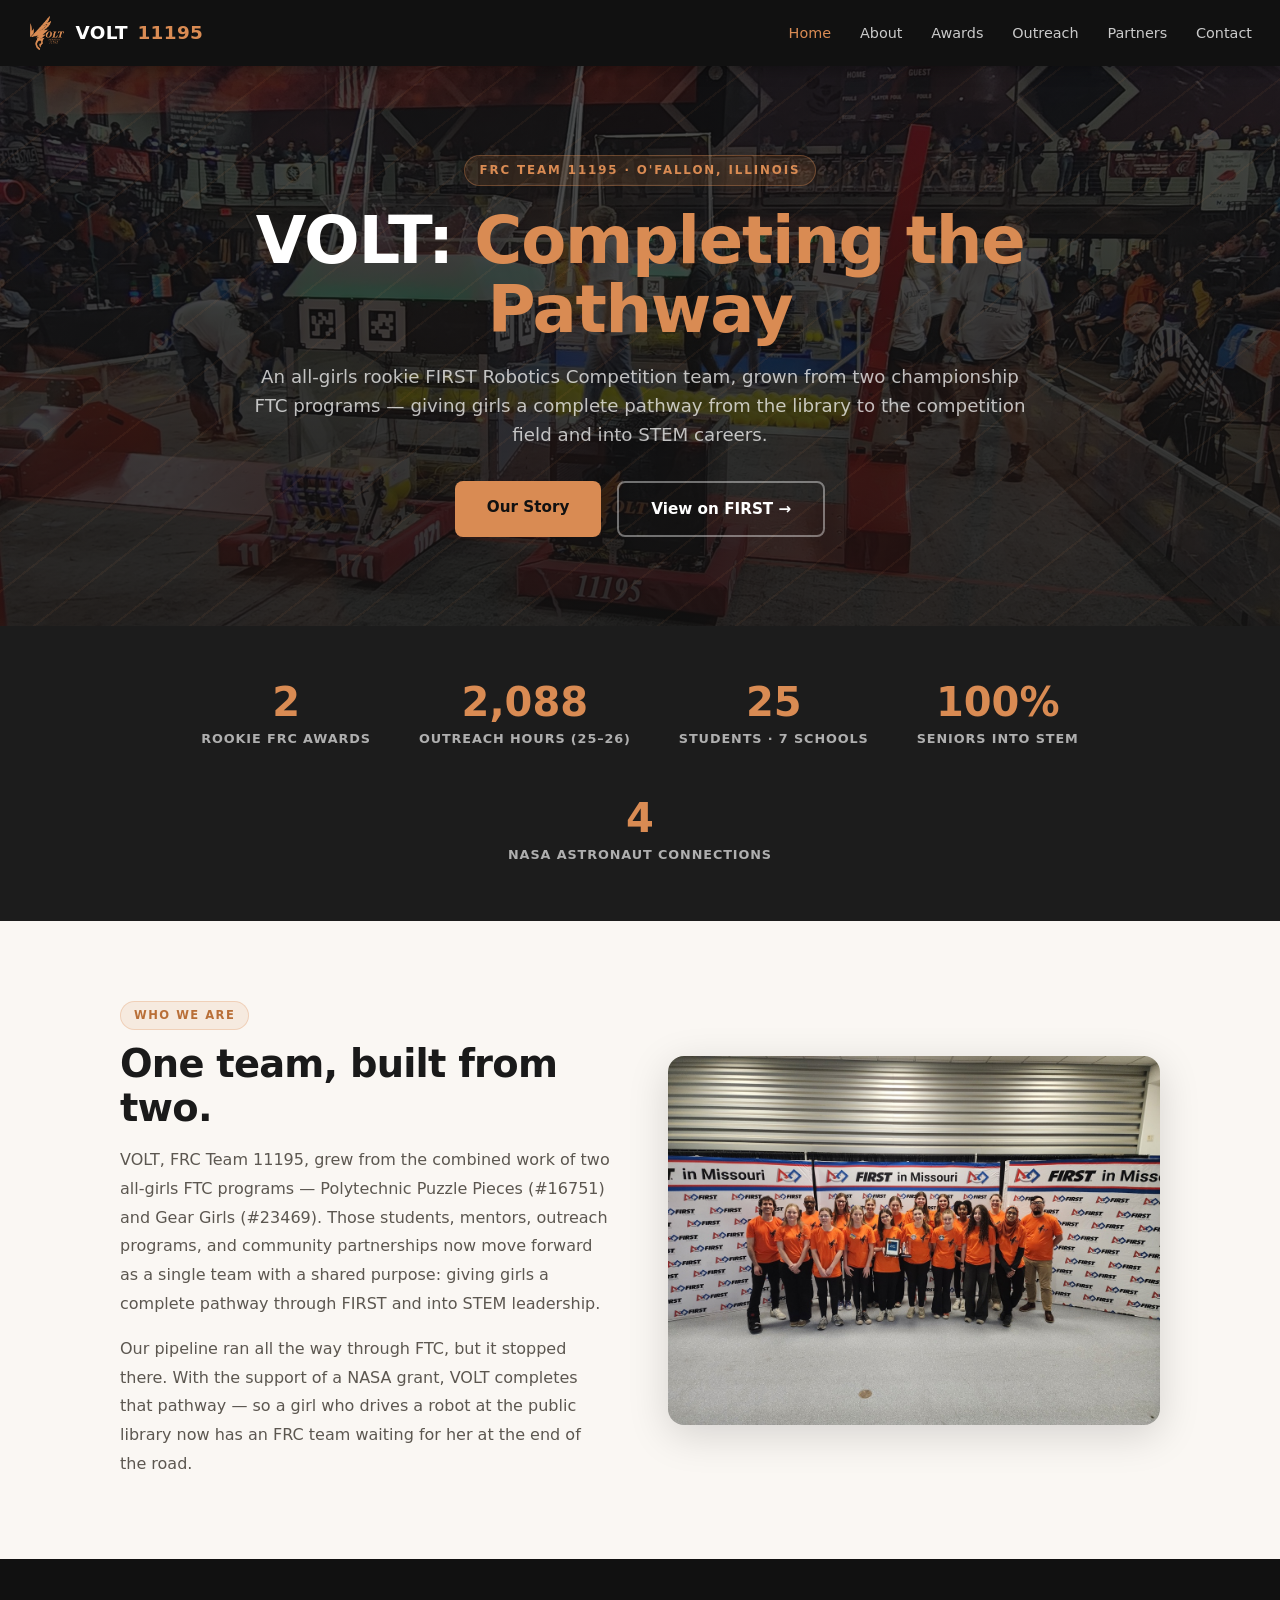
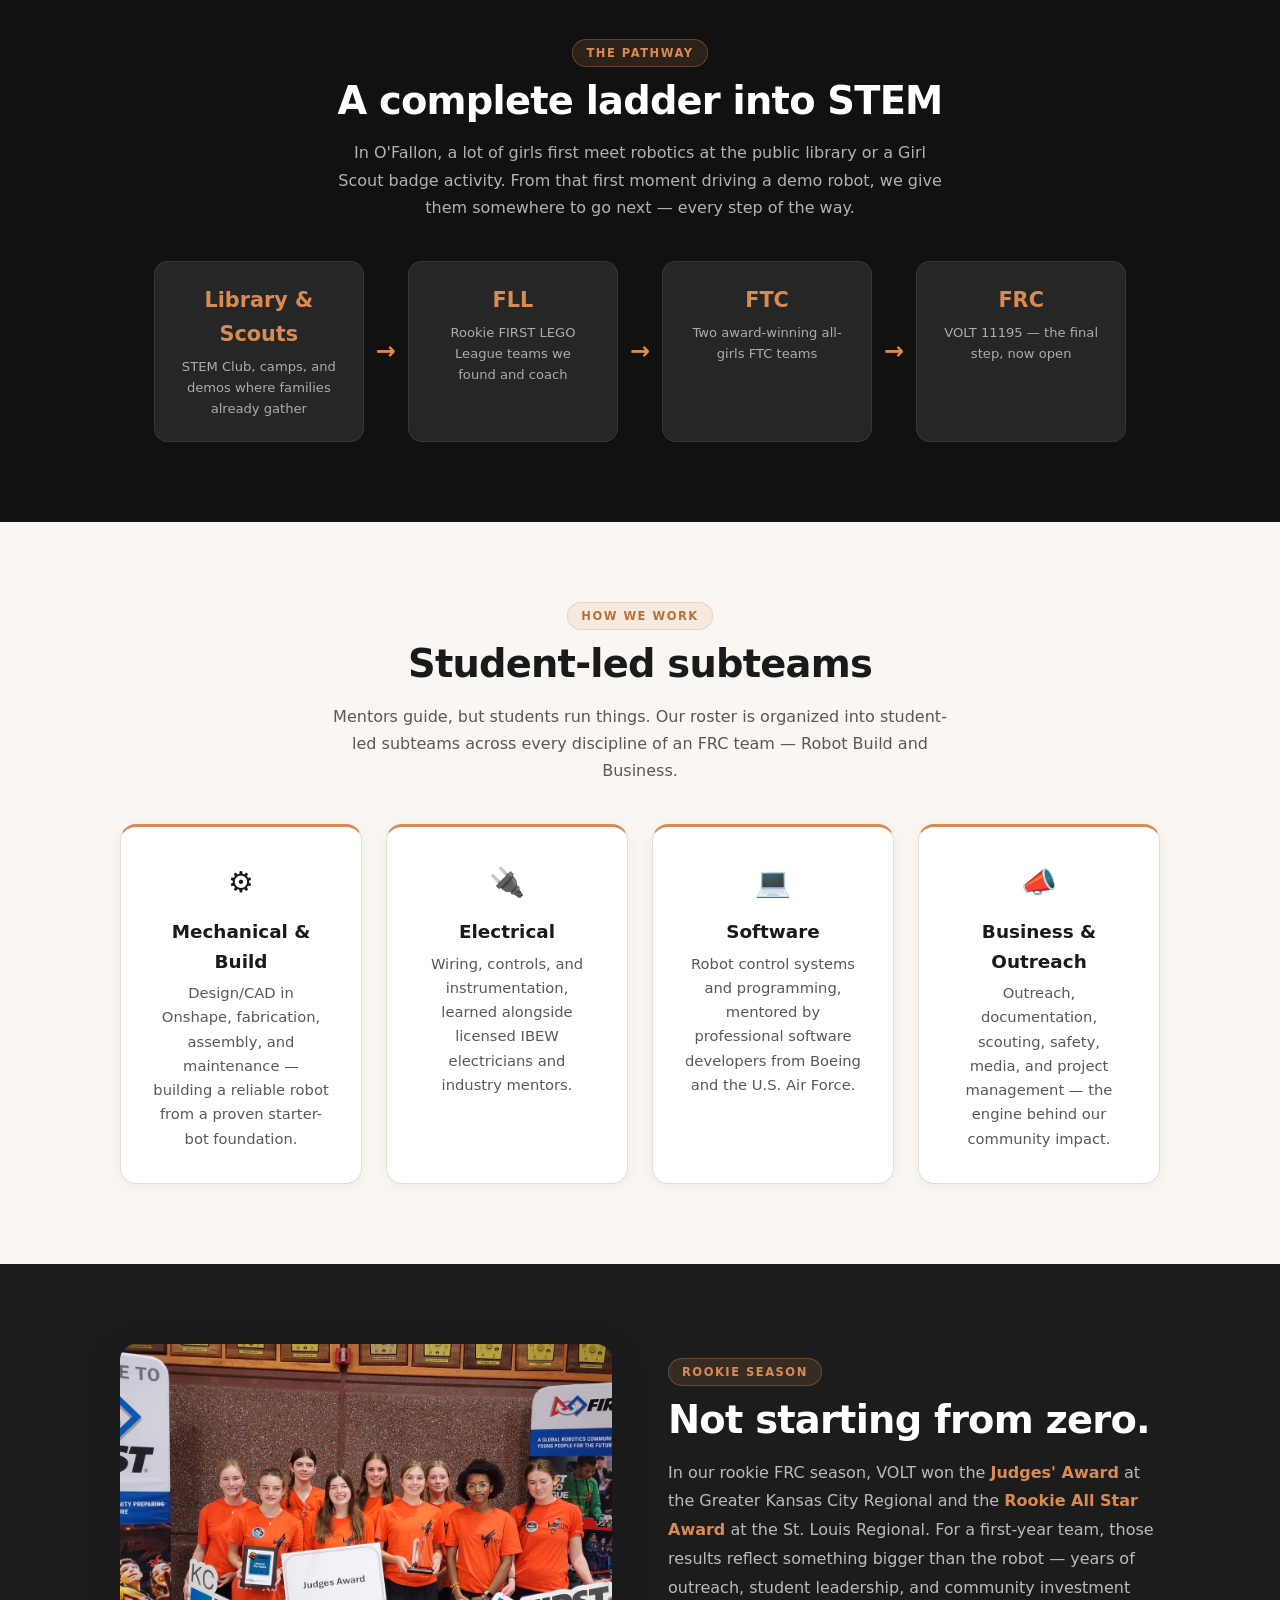
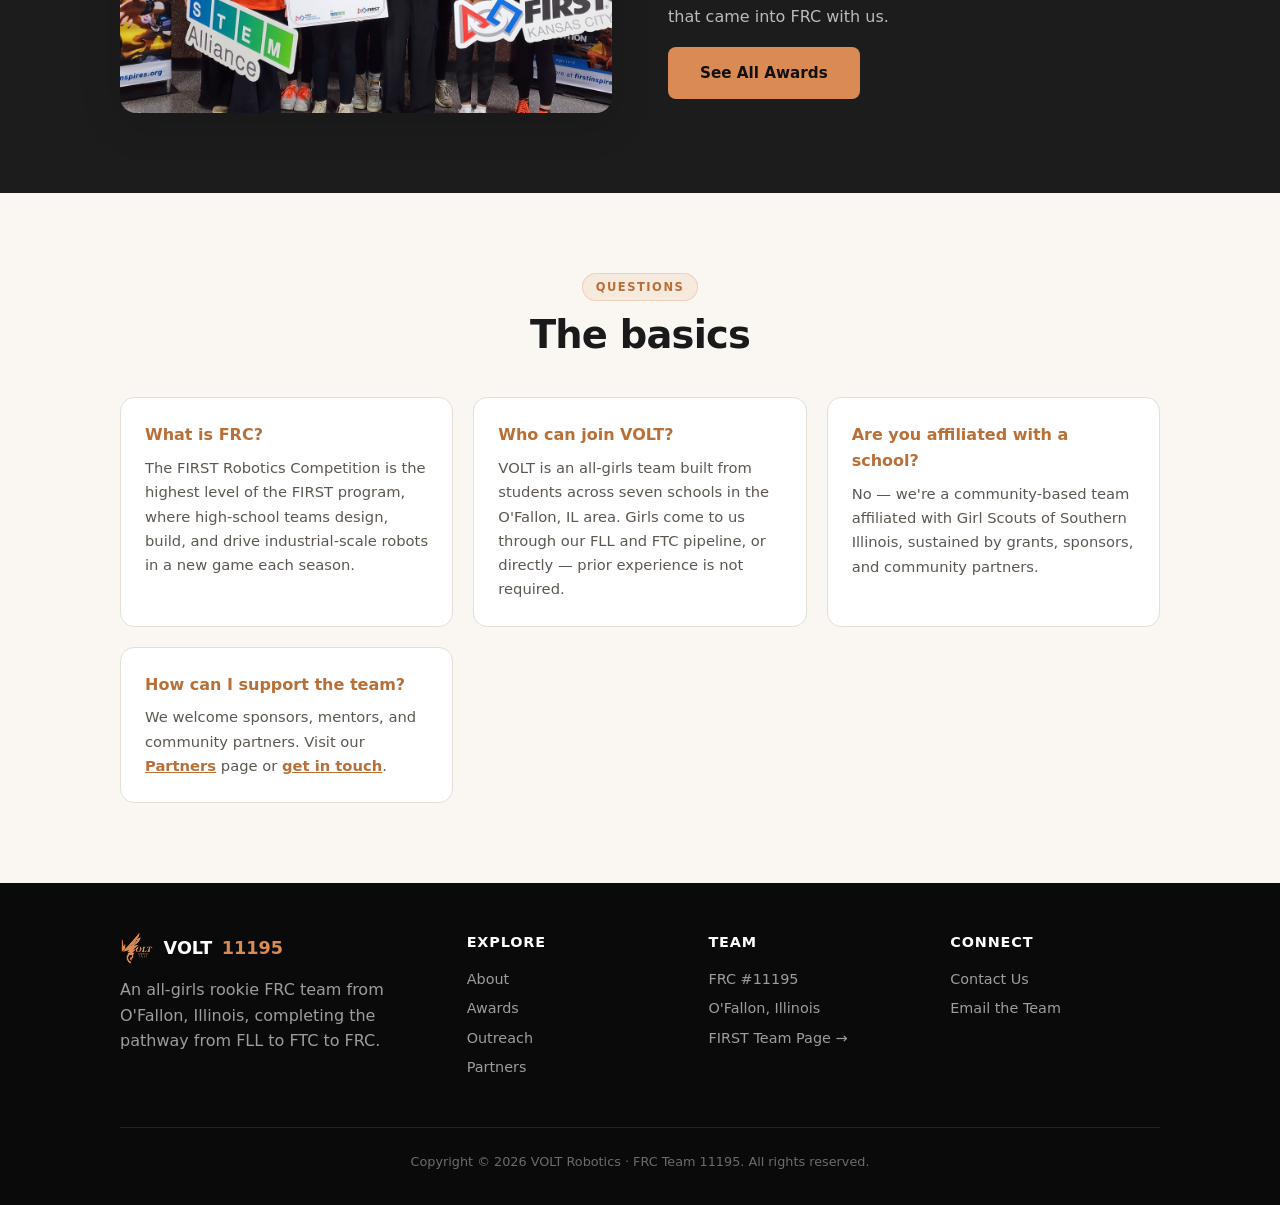
==== index.html @ 2fca4253 "Initial commit: VOLT Robotics FRC 11195 site Six-page static site (Home, About, Awards, Outreach, Pa" ====
<!DOCTYPE html>
<html lang="en">
<head>
  <meta charset="UTF-8">
  <meta name="viewport" content="width=device-width, initial-scale=1.0">
  <title>VOLT Robotics – FRC Team 11195</title>
  <meta name="description" content="VOLT, FRC Team 11195, is an all-girls rookie FIRST Robotics Competition team from O'Fallon, Illinois — completing the pathway from FLL to FTC to FRC.">
  <link rel="stylesheet" href="css/styles.css">
</head>
<body>

<nav>
  <a class="nav-logo" href="index.html"><img src="images/volt-logo.png" alt="VOLT Robotics"> VOLT <span>11195</span></a>
  <ul class="nav-links">
    <li><a href="index.html">Home</a></li>
    <li><a href="about.html">About</a></li>
    <li><a href="awards.html">Awards</a></li>
    <li><a href="outreach.html">Outreach</a></li>
    <li><a href="partners.html">Partners</a></li>
    <li><a href="contact.html">Contact</a></li>
  </ul>
  <button class="nav-hamburger" aria-label="Menu"><span></span><span></span><span></span></button>
</nav>

<!-- HERO -->
<section class="hero">
  <div class="hero-bg" style="background-image:url('images/hero-field.jpg');"></div>
  <div class="hero-overlay"></div>
  <div class="hero-content">
    <div class="hero-eyebrow">FRC Team 11195 · O'Fallon, Illinois</div>
    <h1>VOLT: <em>Completing the Pathway</em></h1>
    <p>An all-girls rookie FIRST Robotics Competition team, grown from two championship FTC programs — giving girls a complete pathway from the library to the competition field and into STEM careers.</p>
    <div class="hero-btns">
      <a href="about.html" class="btn btn-orange">Our Story</a>
      <a href="https://frc-events.firstinspires.org/team/11195" target="_blank" rel="noopener" class="btn btn-outline">View on FIRST →</a>
    </div>
  </div>
</section>

<!-- STATS -->
<section class="bg-dark-2" style="padding:3rem 1.5rem;">
  <div class="container">
    <div class="stats-row fade-in">
      <div class="text-center"><div class="stat-num">2</div><div class="stat-label">Rookie FRC Awards</div></div>
      <div class="text-center"><div class="stat-num">2,088</div><div class="stat-label">Outreach Hours (25–26)</div></div>
      <div class="text-center"><div class="stat-num">25</div><div class="stat-label">Students · 7 Schools</div></div>
      <div class="text-center"><div class="stat-num">100%</div><div class="stat-label">Seniors Into STEM</div></div>
      <div class="text-center"><div class="stat-num">4</div><div class="stat-label">NASA Astronaut Connections</div></div>
    </div>
  </div>
</section>

<!-- INTRO -->
<section class="bg-light">
  <div class="container split fade-in">
    <div>
      <span class="section-tag">Who We Are</span>
      <h2 class="section-title">One team, built from two.</h2>
      <p style="color:var(--text-faded); line-height:1.8; margin-bottom:1rem;">VOLT, FRC Team 11195, grew from the combined work of two all-girls FTC programs — Polytechnic Puzzle Pieces (#16751) and Gear Girls (#23469). Those students, mentors, outreach programs, and community partnerships now move forward as a single team with a shared purpose: giving girls a complete pathway through FIRST and into STEM leadership.</p>
      <p style="color:var(--text-faded); line-height:1.8;">Our pipeline ran all the way through FTC, but it stopped there. With the support of a NASA grant, VOLT completes that pathway — so a girl who drives a robot at the public library now has an FRC team waiting for her at the end of the road.</p>
    </div>
    <div><img src="images/team-missouri.jpg" alt="VOLT team at FIRST in Missouri" loading="lazy"></div>
  </div>
</section>

<!-- THE PATHWAY -->
<section class="bg-dark">
  <div class="container text-center fade-in">
    <span class="section-tag">The Pathway</span>
    <h2 class="section-title" style="color:white;">A complete ladder into STEM</h2>
    <p class="section-sub">In O'Fallon, a lot of girls first meet robotics at the public library or a Girl Scout badge activity. From that first moment driving a demo robot, we give them somewhere to go next — every step of the way.</p>
    <div class="pathway">
      <div class="pathway-step"><div class="lvl">Library &amp; Scouts</div><div class="desc">STEM Club, camps, and demos where families already gather</div></div>
      <div class="pathway-arrow">→</div>
      <div class="pathway-step"><div class="lvl">FLL</div><div class="desc">Rookie FIRST LEGO League teams we found and coach</div></div>
      <div class="pathway-arrow">→</div>
      <div class="pathway-step"><div class="lvl">FTC</div><div class="desc">Two award-winning all-girls FTC teams</div></div>
      <div class="pathway-arrow">→</div>
      <div class="pathway-step"><div class="lvl">FRC</div><div class="desc">VOLT 11195 — the final step, now open</div></div>
    </div>
  </div>
</section>

<!-- SUBTEAMS / AREAS -->
<section class="bg-light">
  <div class="container text-center fade-in">
    <span class="section-tag">How We Work</span>
    <h2 class="section-title">Student-led subteams</h2>
    <p class="section-sub">Mentors guide, but students run things. Our roster is organized into student-led subteams across every discipline of an FRC team — Robot Build and Business.</p>
    <div class="features-row">
      <div class="card card-top"><div class="icon">⚙️</div><h3>Mechanical &amp; Build</h3><p>Design/CAD in Onshape, fabrication, assembly, and maintenance — building a reliable robot from a proven starter-bot foundation.</p></div>
      <div class="card card-top"><div class="icon">🔌</div><h3>Electrical</h3><p>Wiring, controls, and instrumentation, learned alongside licensed IBEW electricians and industry mentors.</p></div>
      <div class="card card-top"><div class="icon">💻</div><h3>Software</h3><p>Robot control systems and programming, mentored by professional software developers from Boeing and the U.S. Air Force.</p></div>
      <div class="card card-top"><div class="icon">📣</div><h3>Business &amp; Outreach</h3><p>Outreach, documentation, scouting, safety, media, and project management — the engine behind our community impact.</p></div>
    </div>
  </div>
</section>

<!-- ROOKIE SEASON HIGHLIGHT -->
<section class="bg-dark-2">
  <div class="container split fade-in">
    <div><img src="images/award-judges-kc.jpg" alt="VOLT wins the Judges' Award at Greater Kansas City" loading="lazy"></div>
    <div>
      <span class="section-tag">Rookie Season</span>
      <h2 class="section-title" style="color:white;">Not starting from zero.</h2>
      <p style="color:rgba(255,255,255,0.7); line-height:1.8; margin-bottom:1rem;">In our rookie FRC season, VOLT won the <strong style="color:var(--orange);">Judges' Award</strong> at the Greater Kansas City Regional and the <strong style="color:var(--orange);">Rookie All Star Award</strong> at the St. Louis Regional. For a first-year team, those results reflect something bigger than the robot — years of outreach, student leadership, and community investment that came into FRC with us.</p>
      <a href="awards.html" class="btn btn-orange">See All Awards</a>
    </div>
  </div>
</section>

<!-- FAQ -->
<section class="bg-light">
  <div class="container fade-in">
    <div class="text-center">
      <span class="section-tag">Questions</span>
      <h2 class="section-title">The basics</h2>
    </div>
    <div class="faq-grid" style="margin-top:2.5rem;">
      <div class="faq-item"><h4>What is FRC?</h4><p>The FIRST Robotics Competition is the highest level of the FIRST program, where high-school teams design, build, and drive industrial-scale robots in a new game each season.</p></div>
      <div class="faq-item"><h4>Who can join VOLT?</h4><p>VOLT is an all-girls team built from students across seven schools in the O'Fallon, IL area. Girls come to us through our FLL and FTC pipeline, or directly — prior experience is not required.</p></div>
      <div class="faq-item"><h4>Are you affiliated with a school?</h4><p>No — we're a community-based team affiliated with Girl Scouts of Southern Illinois, sustained by grants, sponsors, and community partners.</p></div>
      <div class="faq-item"><h4>How can I support the team?</h4><p>We welcome sponsors, mentors, and community partners. Visit our <a href="partners.html" style="color:var(--orange-deep); font-weight:600;">Partners</a> page or <a href="contact.html" style="color:var(--orange-deep); font-weight:600;">get in touch</a>.</p></div>
    </div>
  </div>
</section>

<footer>
  <div class="footer-inner">
    <div>
      <div class="footer-brand"><img src="images/volt-logo.png" alt="VOLT"> VOLT <span>11195</span></div>
      <p>An all-girls rookie FRC team from O'Fallon, Illinois, completing the pathway from FLL to FTC to FRC.</p>
    </div>
    <div class="footer-col">
      <h4>Explore</h4>
      <a href="about.html">About</a>
      <a href="awards.html">Awards</a>
      <a href="outreach.html">Outreach</a>
      <a href="partners.html">Partners</a>
    </div>
    <div class="footer-col">
      <h4>Team</h4>
      <p>FRC #11195</p>
      <p>O'Fallon, Illinois</p>
      <a href="https://frc-events.firstinspires.org/team/11195" target="_blank" rel="noopener">FIRST Team Page →</a>
    </div>
    <div class="footer-col">
      <h4>Connect</h4>
      <a href="contact.html">Contact Us</a>
      <a href="mailto:george.a.mitchom@gmail.com">Email the Team</a>
    </div>
  </div>
  <div class="footer-bottom">Copyright © 2026 VOLT Robotics · FRC Team 11195. All rights reserved.</div>
</footer>

<script src="js/main.js"></script>
</body>
</html>
---- css/styles.css ----
:root {
  --orange: #d98b53;       /* primary brand orange */
  --orange-bright: #e2984f; /* accent / hover */
  --orange-deep: #b96f38;  /* darker orange for text on light */
  --black: #111111;        /* primary dark */
  --black-2: #1c1c1c;      /* secondary dark section */
  --black-3: #262626;      /* card on dark */
  --light: #faf7f3;        /* warm off-white background */
  --gray-line: #e6ded4;    /* warm border */
  --text-dark: #1a1a1a;
  --text-faded: #5c5750;
  --white: #ffffff;
  --nav-height: 66px;
}

*, *::before, *::after { box-sizing: border-box; margin: 0; padding: 0; }

body { font-family: 'Segoe UI', system-ui, -apple-system, Roboto, sans-serif; color: var(--text-dark); background: var(--white); line-height: 1.6; }
img { max-width: 100%; }
a { color: inherit; }

/* NAV */
nav {
  position: sticky; top: 0; z-index: 100;
  background: var(--black);
  display: flex; align-items: center; justify-content: space-between;
  padding: 0 1.75rem; height: var(--nav-height);
  box-shadow: 0 2px 16px rgba(0,0,0,0.35);
}
.nav-logo { display: flex; align-items: center; gap: 0.6rem; text-decoration: none; font-weight: 800; font-size: 1.15rem; color: white; letter-spacing: 0.02em; }
.nav-logo img { height: 38px; width: auto; display: block; }
.nav-logo span { color: var(--orange); }
.nav-links { list-style: none; display: flex; gap: 1.8rem; }
.nav-links a { text-decoration: none; color: rgba(255,255,255,0.78); font-size: 0.9rem; font-weight: 500; transition: color 0.2s; }
.nav-links a:hover, .nav-links a.active { color: var(--orange); }
.nav-hamburger { display: none; background: none; border: none; cursor: pointer; padding: 4px; }
.nav-hamburger span { display: block; width: 22px; height: 2px; background: white; margin: 5px 0; border-radius: 2px; }

/* HERO */
.hero {
  position: relative; min-height: 560px;
  display: flex; align-items: center; justify-content: center; text-align: center;
  padding: 5rem 1.5rem; overflow: hidden;
  background: var(--black);
}
.hero-bg { position: absolute; inset: 0; background-size: cover; background-position: center; }
.hero-overlay { position: absolute; inset: 0; background: linear-gradient(180deg, rgba(17,17,17,0.72), rgba(17,17,17,0.86)); }
.hero::after { /* electric diagonal stripes */
  content: ''; position: absolute; inset: 0; pointer-events: none;
  background: repeating-linear-gradient(-38deg, transparent, transparent 46px, rgba(217,139,83,0.06) 46px, rgba(217,139,83,0.06) 48px);
}
.hero-content { position: relative; z-index: 2; max-width: 780px; }
.hero-eyebrow {
  display: inline-block; font-size: 0.74rem; font-weight: 700; text-transform: uppercase; letter-spacing: 0.16em;
  color: var(--orange); background: rgba(217,139,83,0.14); padding: 5px 15px; border-radius: 100px;
  margin-bottom: 1.25rem; border: 1px solid rgba(217,139,83,0.35);
}
.hero h1 { font-size: clamp(2.3rem, 6vw, 4.1rem); font-weight: 900; color: white; line-height: 1.05; letter-spacing: -0.02em; margin-bottom: 1.1rem; }
.hero h1 em { color: var(--orange); font-style: normal; }
.hero p { font-size: 1.14rem; color: rgba(255,255,255,0.72); margin-bottom: 2rem; line-height: 1.6; }
.hero-btns { display: flex; gap: 1rem; justify-content: center; flex-wrap: wrap; }

/* BUTTONS */
.btn { display: inline-block; padding: 0.85rem 2rem; border-radius: 8px; font-size: 0.95rem; font-weight: 700; text-decoration: none; cursor: pointer; border: none; transition: transform 0.15s, box-shadow 0.15s, background 0.2s, color 0.2s; }
.btn:hover { transform: translateY(-2px); box-shadow: 0 6px 22px rgba(0,0,0,0.22); }
.btn-orange { background: var(--orange); color: var(--black); }
.btn-orange:hover { background: var(--orange-bright); }
.btn-outline { background: transparent; color: white; border: 2px solid rgba(255,255,255,0.4); }
.btn-outline:hover { border-color: var(--orange); color: var(--orange); }
.btn-dark { background: var(--black); color: white; }

/* SECTIONS */
section { padding: 5rem 1.5rem; }
.container { max-width: 1040px; margin: 0 auto; }
.text-center { text-align: center; }
.bg-light { background: var(--light); }
.bg-dark { background: var(--black); color: white; }
.bg-dark-2 { background: var(--black-2); color: white; }
.bg-white { background: var(--white); }

.section-tag {
  display: inline-block; font-size: 0.72rem; font-weight: 700; text-transform: uppercase; letter-spacing: 0.13em;
  color: var(--orange-deep); background: rgba(217,139,83,0.12); padding: 4px 13px; border-radius: 100px;
  margin-bottom: 0.75rem; border: 1px solid rgba(217,139,83,0.28);
}
.bg-dark .section-tag, .bg-dark-2 .section-tag { color: var(--orange); background: rgba(217,139,83,0.14); border-color: rgba(217,139,83,0.32); }
.section-title { font-size: clamp(1.7rem, 3.4vw, 2.4rem); font-weight: 800; letter-spacing: -0.02em; line-height: 1.15; margin-bottom: 1rem; }
.section-sub { color: var(--text-faded); max-width: 620px; margin: 0 auto 2.5rem; line-height: 1.7; }
.bg-dark .section-sub, .bg-dark-2 .section-sub { color: rgba(255,255,255,0.68); }

/* PAGE HERO (interior) */
.page-hero { background: var(--black); color: white; text-align: center; padding: 4.5rem 1.5rem 3.5rem; position: relative; overflow: hidden; }
.page-hero::after { content: ''; position: absolute; inset: 0; pointer-events: none; background: repeating-linear-gradient(-38deg, transparent, transparent 46px, rgba(217,139,83,0.06) 46px, rgba(217,139,83,0.06) 48px); }
.page-hero > * { position: relative; z-index: 1; }
.page-hero h1 { font-size: clamp(1.9rem, 4vw, 2.9rem); font-weight: 900; letter-spacing: -0.02em; margin-bottom: 0.75rem; }
.page-hero p { color: rgba(255,255,255,0.66); max-width: 560px; margin: 0 auto; font-size: 1.05rem; }

/* STATS BAR */
.stats-row { display: flex; flex-wrap: wrap; justify-content: center; gap: 3rem; padding: 0.5rem 0; }
.stat-num { font-size: 2.5rem; font-weight: 900; color: var(--orange); line-height: 1; }
.stat-label { font-size: 0.8rem; font-weight: 600; text-transform: uppercase; letter-spacing: 0.07em; color: rgba(255,255,255,0.65); margin-top: 0.45rem; }

/* GRIDS + CARDS */
.cards-grid { display: grid; grid-template-columns: repeat(auto-fit, minmax(260px, 1fr)); gap: 1.5rem; }
.features-row { display: grid; grid-template-columns: repeat(auto-fit, minmax(240px, 1fr)); gap: 1.5rem; margin-top: 2.5rem; }
.card {
  background: white; border: 1px solid var(--gray-line); border-radius: 16px; padding: 2rem;
  box-shadow: 0 2px 16px rgba(0,0,0,0.05); transition: transform 0.18s, box-shadow 0.18s;
}
.card:hover { transform: translateY(-4px); box-shadow: 0 10px 30px rgba(0,0,0,0.09); }
.card .icon { font-size: 1.8rem; margin-bottom: 0.75rem; }
.card h3, .card .card-name { font-size: 1.15rem; font-weight: 800; margin-bottom: 0.3rem; }
.card .card-role { font-size: 0.82rem; font-weight: 600; color: var(--orange-deep); text-transform: uppercase; letter-spacing: 0.04em; margin-bottom: 0.6rem; }
.card p, .card .card-bio { font-size: 0.92rem; color: var(--text-faded); line-height: 1.65; }
.card-top { border-top: 3px solid var(--orange); }
.card img { border-radius: 12px; aspect-ratio: 4/3; object-fit: cover; width: 100%; margin-bottom: 1rem; }

/* FEATURE CARD (dark) */
.feature-dark { background: var(--black-3); border: 1px solid rgba(255,255,255,0.08); border-radius: 16px; padding: 1.75rem; }
.feature-dark .icon { font-size: 1.7rem; margin-bottom: 0.6rem; }
.feature-dark h3 { color: white; font-size: 1.1rem; font-weight: 800; margin-bottom: 0.4rem; }
.feature-dark p { color: rgba(255,255,255,0.62); font-size: 0.9rem; line-height: 1.6; }

/* SPLIT SECTION */
.split { display: grid; grid-template-columns: 1fr 1fr; gap: 3.5rem; align-items: center; }
.split img { border-radius: 16px; box-shadow: 0 10px 40px rgba(0,0,0,0.15); width: 100%; display: block; }

/* PATHWAY */
.pathway { display: flex; flex-wrap: wrap; justify-content: center; align-items: stretch; gap: 0.75rem; margin-top: 2.5rem; }
.pathway-step { background: var(--black-3); border: 1px solid rgba(255,255,255,0.08); border-radius: 14px; padding: 1.4rem 1.6rem; min-width: 150px; flex: 1; max-width: 210px; text-align: center; }
.pathway-step .lvl { font-size: 1.3rem; font-weight: 900; color: var(--orange); }
.pathway-step .desc { font-size: 0.82rem; color: rgba(255,255,255,0.62); margin-top: 0.3rem; }
.pathway-arrow { display: flex; align-items: center; color: var(--orange); font-size: 1.5rem; font-weight: 900; }

/* AWARD ROWS */
.award-block { margin-bottom: 2.5rem; }
.award-season { font-size: 0.78rem; font-weight: 700; text-transform: uppercase; letter-spacing: 0.12em; color: var(--orange-deep); margin-bottom: 1rem; padding-bottom: 0.5rem; border-bottom: 2px solid var(--gray-line); }
.award-grid { display: grid; grid-template-columns: repeat(auto-fit, minmax(260px, 1fr)); gap: 1rem; }
.award-card { display: flex; gap: 0.9rem; align-items: flex-start; background: white; border: 1px solid var(--gray-line); border-left: 3px solid var(--orange); border-radius: 12px; padding: 1.1rem 1.25rem; }
.award-card .trophy { font-size: 1.3rem; flex-shrink: 0; }
.award-card .aw-name { font-weight: 800; font-size: 0.98rem; }
.award-card .aw-event { font-size: 0.83rem; color: var(--text-faded); margin-top: 0.15rem; }

/* SPONSOR / PARTNER GRID */
.partner-grid { display: grid; grid-template-columns: repeat(auto-fit, minmax(200px, 1fr)); gap: 1rem; margin-top: 2rem; }
.partner-card { background: white; border: 1px solid var(--gray-line); border-radius: 14px; padding: 1.4rem; text-align: center; }
.partner-card .p-name { font-weight: 800; font-size: 1rem; margin-bottom: 0.25rem; }
.partner-card .p-role { font-size: 0.82rem; color: var(--text-faded); line-height: 1.5; }

/* PILLS */
.pill-row { display: flex; flex-wrap: wrap; gap: 0.6rem; justify-content: center; margin-top: 1.5rem; }
.pill { background: rgba(217,139,83,0.12); color: var(--orange-deep); border: 1px solid rgba(217,139,83,0.28); font-size: 0.85rem; font-weight: 600; padding: 0.5rem 1.1rem; border-radius: 100px; }
.bg-dark .pill, .bg-dark-2 .pill { background: rgba(255,255,255,0.07); color: rgba(255,255,255,0.85); border-color: rgba(255,255,255,0.15); }

/* FAQ */
.faq-grid { display: grid; grid-template-columns: repeat(auto-fit, minmax(300px, 1fr)); gap: 1.25rem; text-align: left; }
.faq-item { background: white; border: 1px solid var(--gray-line); border-radius: 14px; padding: 1.5rem; }
.faq-item h4 { font-size: 1rem; font-weight: 800; margin-bottom: 0.5rem; color: var(--orange-deep); }
.faq-item p { font-size: 0.92rem; color: var(--text-faded); line-height: 1.65; }

/* CONTACT FORM */
.contact-wrap { background: white; border: 1px solid var(--gray-line); border-radius: 20px; padding: 2.5rem; max-width: 640px; margin: 2.5rem auto 0; box-shadow: 0 4px 24px rgba(0,0,0,0.06); }
.form-group { margin-bottom: 1.15rem; }
.form-group label { display: block; font-size: 0.85rem; font-weight: 600; margin-bottom: 0.4rem; }
.form-group input, .form-group textarea { width: 100%; padding: 0.75rem 0.9rem; border: 1px solid var(--gray-line); border-radius: 8px; font: inherit; font-size: 0.95rem; background: var(--light); }
.form-group input:focus, .form-group textarea:focus { outline: none; border-color: var(--orange); box-shadow: 0 0 0 3px rgba(217,139,83,0.15); background: white; }
.form-row { display: grid; grid-template-columns: 1fr 1fr; gap: 1rem; }
.form-success { display: none; background: #edf7ed; color: #256b29; border-radius: 12px; padding: 1.5rem; text-align: center; font-weight: 600; }

.contact-info { display: grid; grid-template-columns: repeat(auto-fit, minmax(200px, 1fr)); gap: 1.5rem; margin-top: 2.5rem; }
.contact-info .ci { text-align: center; }
.contact-info .ci .icon { font-size: 1.5rem; margin-bottom: 0.5rem; }
.contact-info .ci h4 { font-size: 0.95rem; margin-bottom: 0.3rem; }
.contact-info .ci p, .contact-info .ci a { font-size: 0.9rem; color: var(--text-faded); text-decoration: none; }
.contact-info .ci a:hover { color: var(--orange-deep); }

/* FADE-IN */
.fade-in { opacity: 0; transform: translateY(22px); transition: opacity 0.55s ease, transform 0.55s ease; }
.fade-in.visible { opacity: 1; transform: none; }

/* FOOTER */
footer { background: #0a0a0a; color: rgba(255,255,255,0.6); padding: 3rem 2rem 2rem; }
.footer-inner { max-width: 1040px; margin: 0 auto; display: grid; grid-template-columns: 1.5fr 1fr 1fr 1fr; gap: 2rem; }
.footer-col h4 { color: white; font-size: 0.9rem; margin-bottom: 0.9rem; text-transform: uppercase; letter-spacing: 0.06em; }
.footer-col a, .footer-col p { display: block; color: rgba(255,255,255,0.6); text-decoration: none; font-size: 0.9rem; margin-bottom: 0.5rem; line-height: 1.5; }
.footer-col a:hover { color: var(--orange); }
.footer-brand { display: flex; align-items: center; gap: 0.6rem; font-weight: 800; color: white; font-size: 1.1rem; margin-bottom: 0.75rem; }
.footer-brand img { height: 34px; }
.footer-brand span { color: var(--orange); }
.footer-bottom { max-width: 1040px; margin: 2.5rem auto 0; padding-top: 1.5rem; border-top: 1px solid rgba(255,255,255,0.1); font-size: 0.8rem; color: rgba(255,255,255,0.4); text-align: center; }

/* RESPONSIVE */
@media (max-width: 860px) {
  .split { grid-template-columns: 1fr; gap: 2rem; }
  .footer-inner { grid-template-columns: 1fr 1fr; }
}
@media (max-width: 780px) {
  .nav-hamburger { display: block; }
  .nav-links { position: absolute; top: var(--nav-height); left: 0; right: 0; background: var(--black); flex-direction: column; gap: 0; padding: 0.5rem 0; display: none; box-shadow: 0 8px 20px rgba(0,0,0,0.4); }
  .nav-links.open { display: flex; }
  .nav-links li { width: 100%; }
  .nav-links a { display: block; padding: 0.9rem 1.75rem; }
  section { padding: 3.5rem 1.25rem; }
  .stats-row { gap: 1.75rem; }
  .form-row { grid-template-columns: 1fr; }
  .footer-inner { grid-template-columns: 1fr; }
  .pathway-arrow { transform: rotate(90deg); }
}
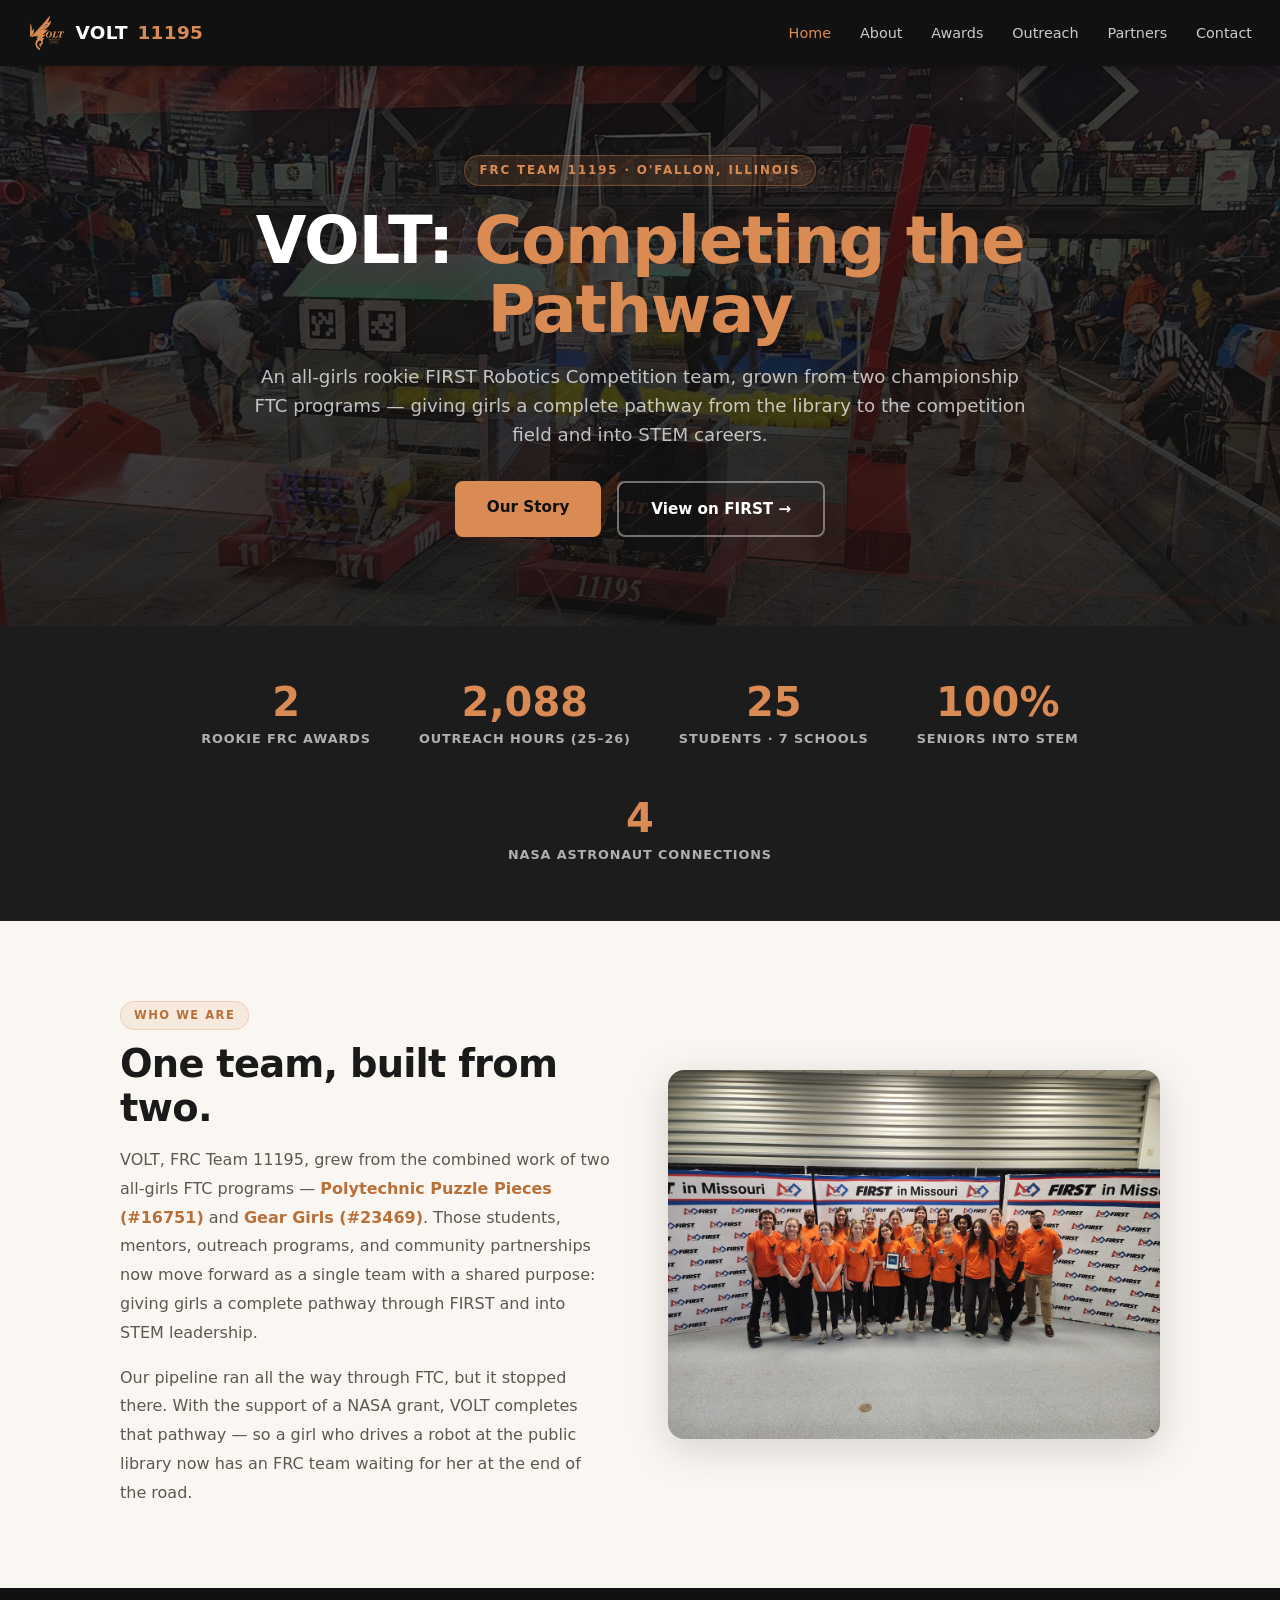
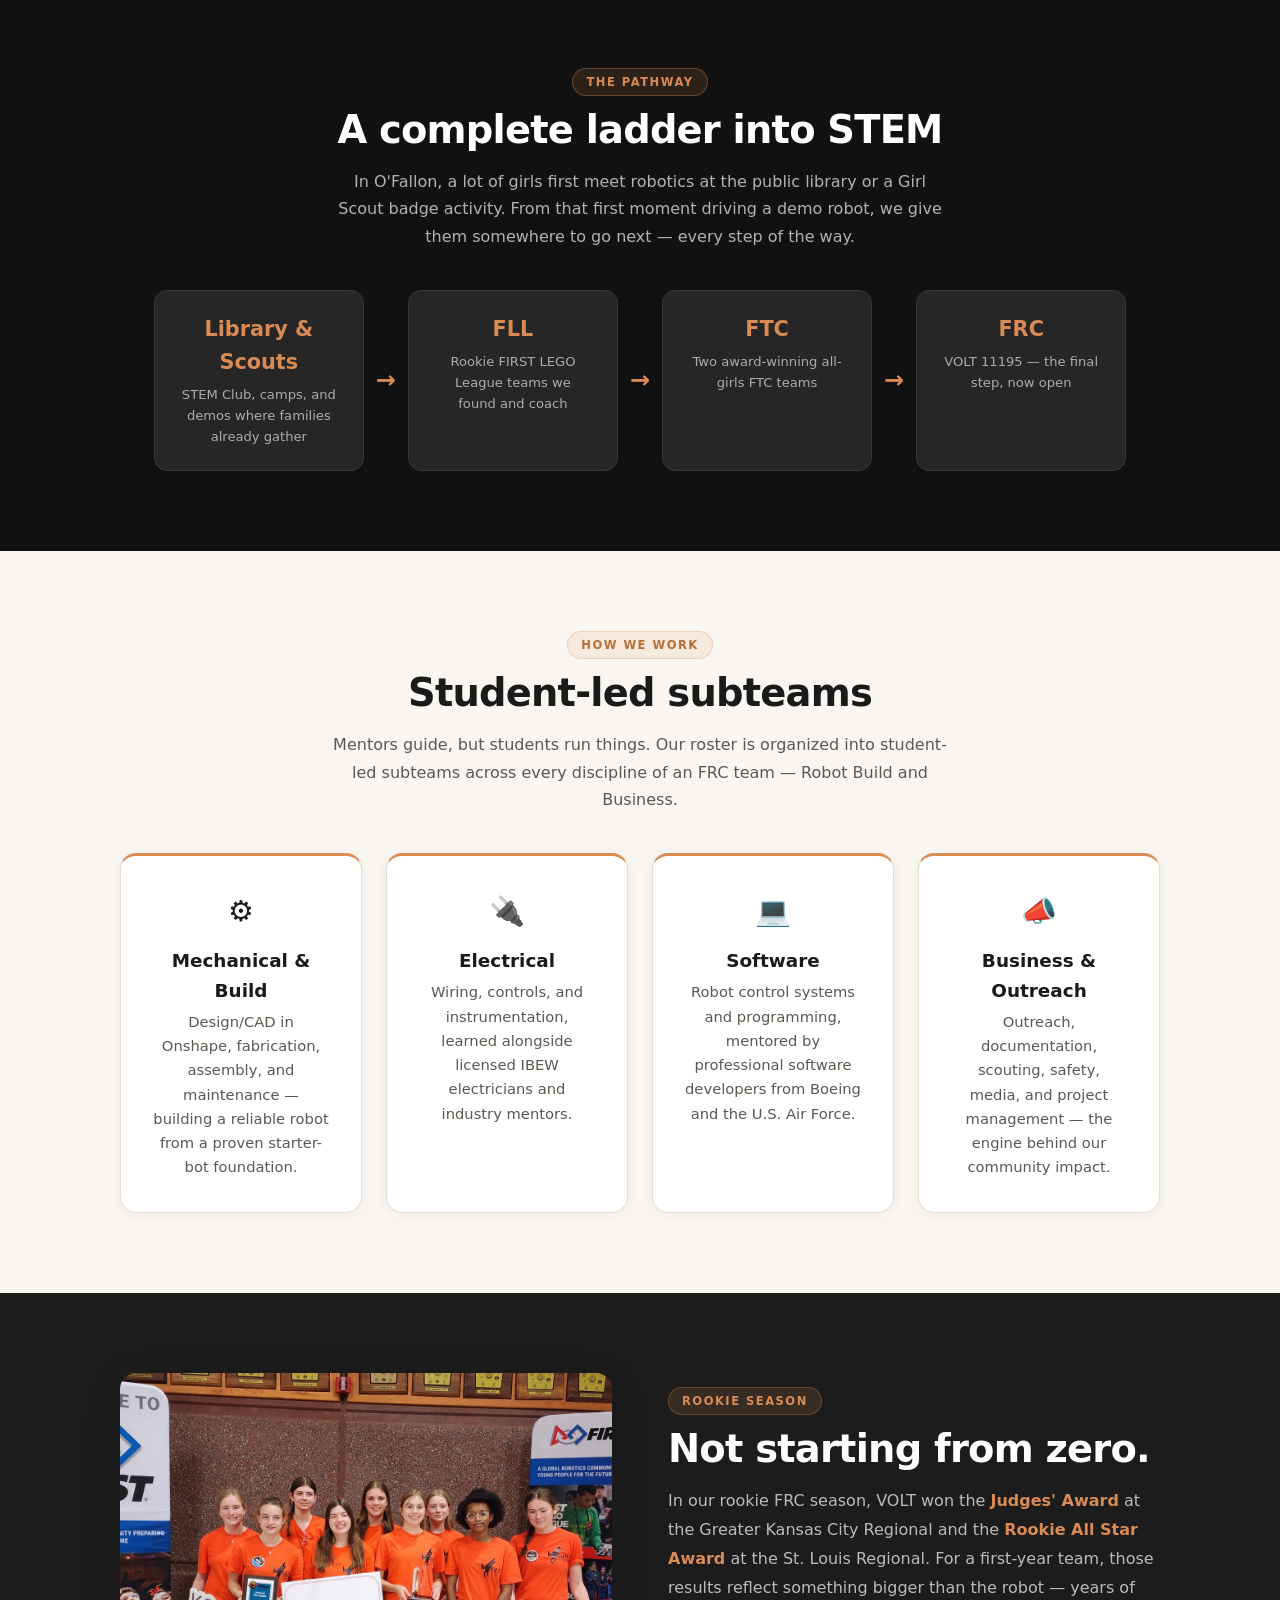
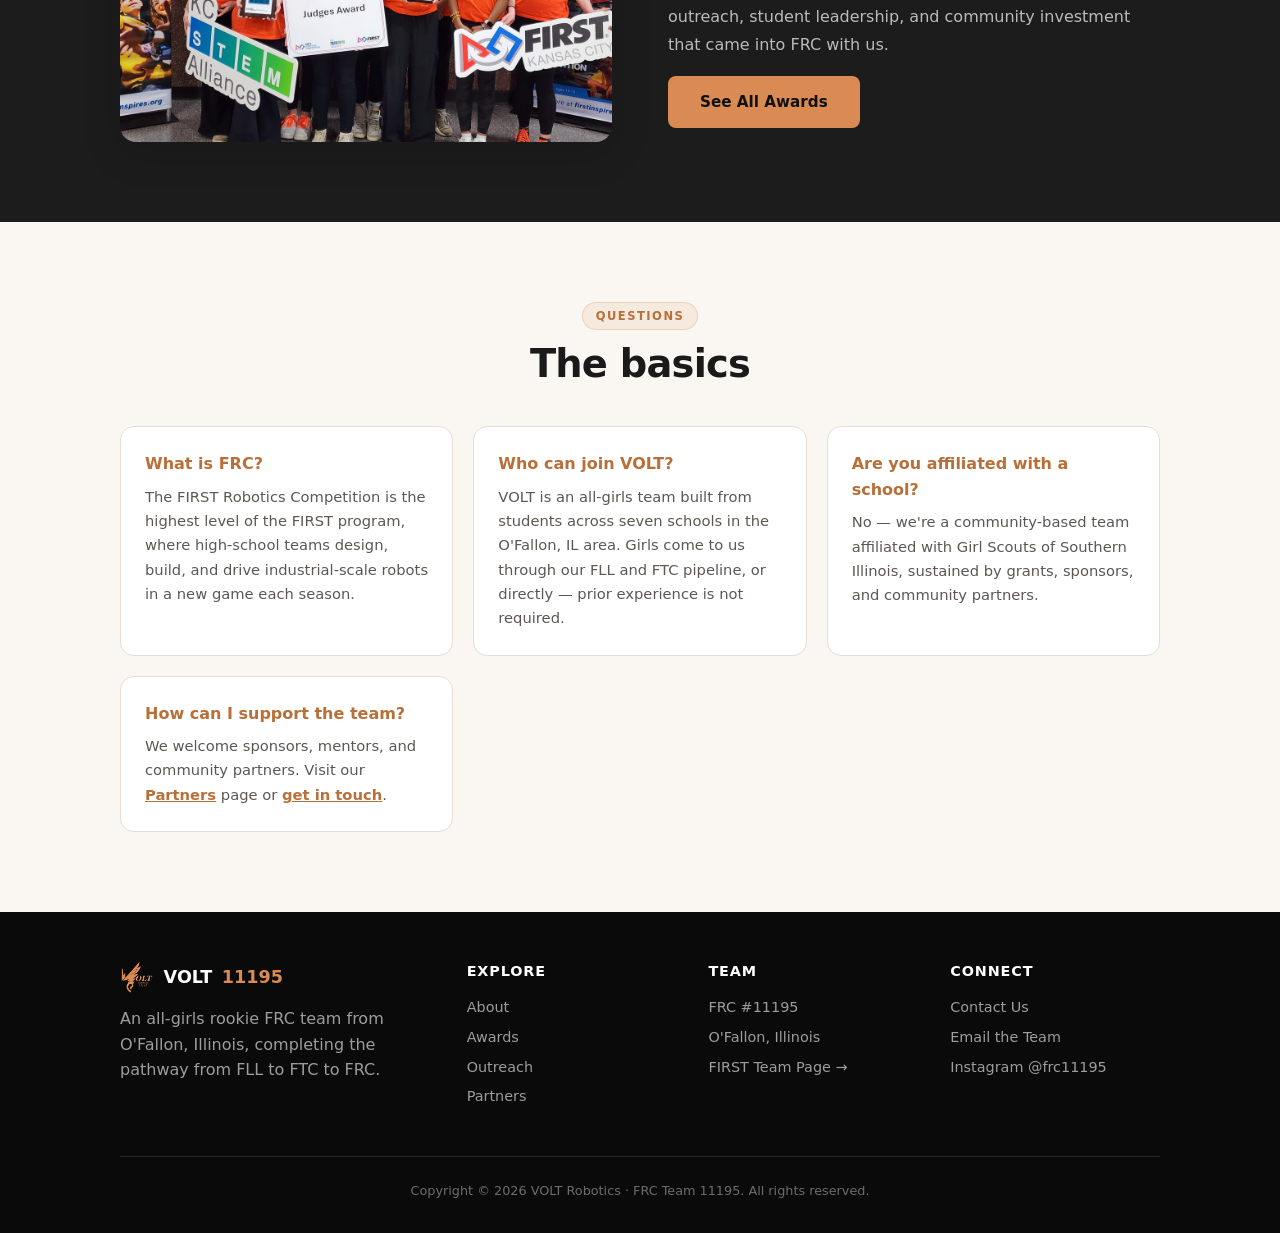
==== commit 008d35c5: "Link P3 and Gear Girls mentions to their sites Completes three-way cross-linking between VOLT and it" ====
--- a/index.html
+++ b/index.html
@@ -56,7 +56,7 @@
     <div>
       <span class="section-tag">Who We Are</span>
       <h2 class="section-title">One team, built from two.</h2>
-      <p style="color:var(--text-faded); line-height:1.8; margin-bottom:1rem;">VOLT, FRC Team 11195, grew from the combined work of two all-girls FTC programs — Polytechnic Puzzle Pieces (#16751) and Gear Girls (#23469). Those students, mentors, outreach programs, and community partnerships now move forward as a single team with a shared purpose: giving girls a complete pathway through FIRST and into STEM leadership.</p>
+      <p style="color:var(--text-faded); line-height:1.8; margin-bottom:1rem;">VOLT, FRC Team 11195, grew from the combined work of two all-girls FTC programs — <a href="https://p3robotics.com" target="_blank" rel="noopener" style="color:var(--orange-deep); font-weight:600; text-decoration:none;">Polytechnic Puzzle Pieces (#16751)</a> and <a href="https://geargirls.org" target="_blank" rel="noopener" style="color:var(--orange-deep); font-weight:600; text-decoration:none;">Gear Girls (#23469)</a>. Those students, mentors, outreach programs, and community partnerships now move forward as a single team with a shared purpose: giving girls a complete pathway through FIRST and into STEM leadership.</p>
       <p style="color:var(--text-faded); line-height:1.8;">Our pipeline ran all the way through FTC, but it stopped there. With the support of a NASA grant, VOLT completes that pathway — so a girl who drives a robot at the public library now has an FRC team waiting for her at the end of the road.</p>
     </div>
     <div><img src="images/team-missouri.jpg" alt="VOLT team at FIRST in Missouri" loading="lazy"></div>
@@ -148,6 +148,7 @@
       <h4>Connect</h4>
       <a href="contact.html">Contact Us</a>
       <a href="mailto:george.a.mitchom@gmail.com">Email the Team</a>
+      <a href="https://www.instagram.com/frc11195/" target="_blank" rel="noopener">Instagram @frc11195</a>
     </div>
   </div>
   <div class="footer-bottom">Copyright © 2026 VOLT Robotics · FRC Team 11195. All rights reserved.</div>
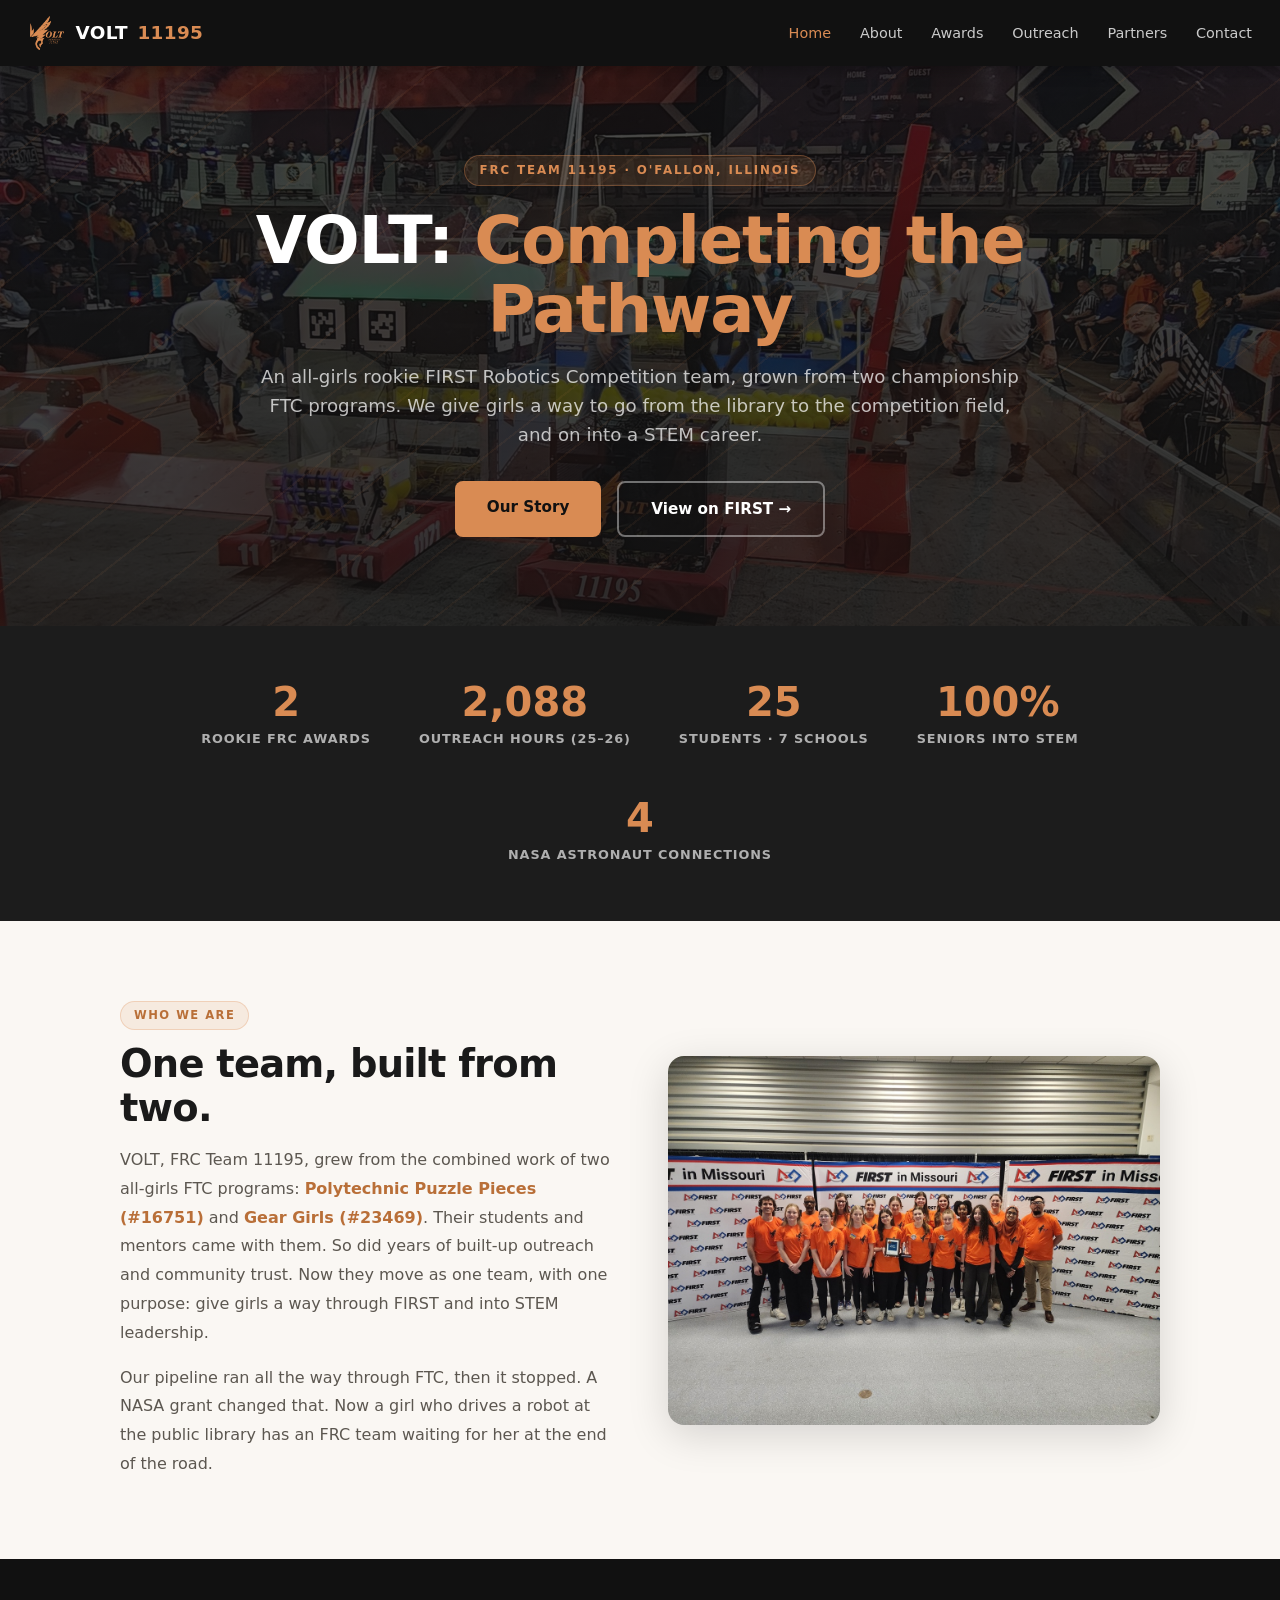
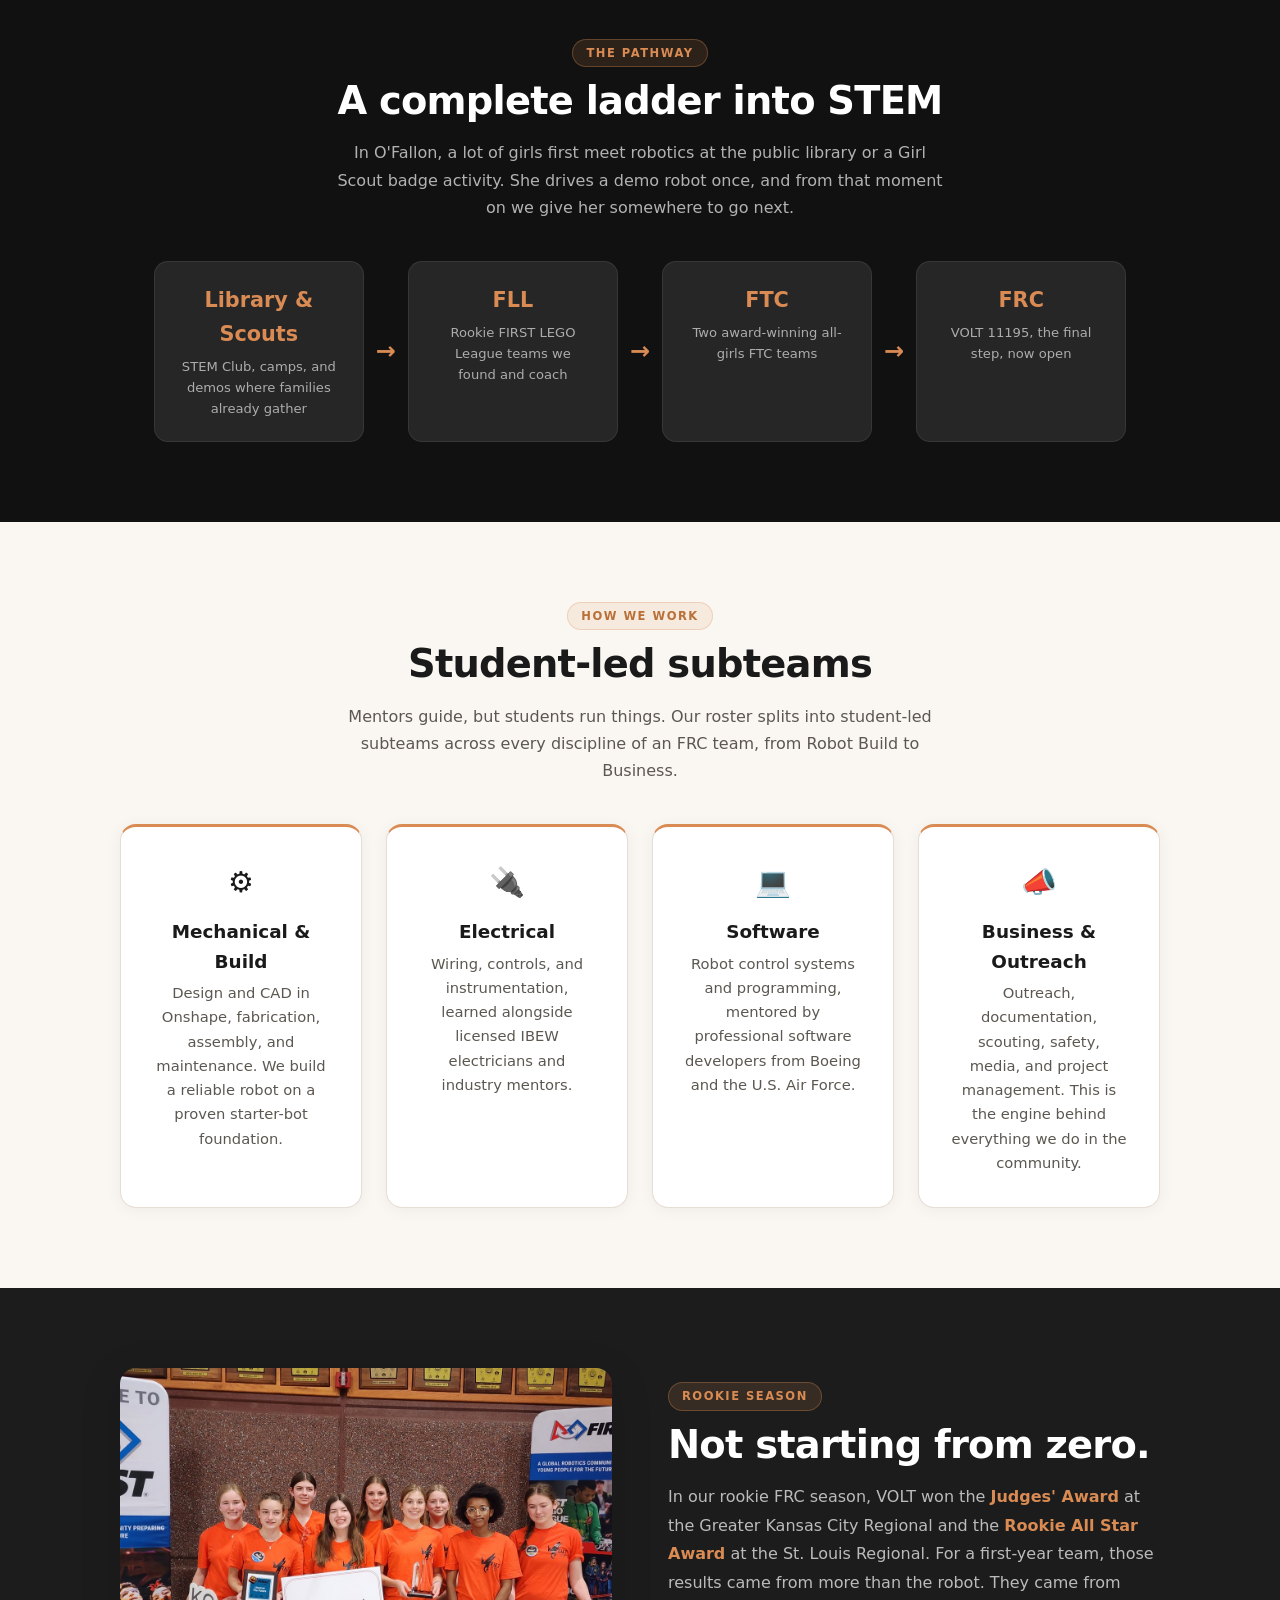
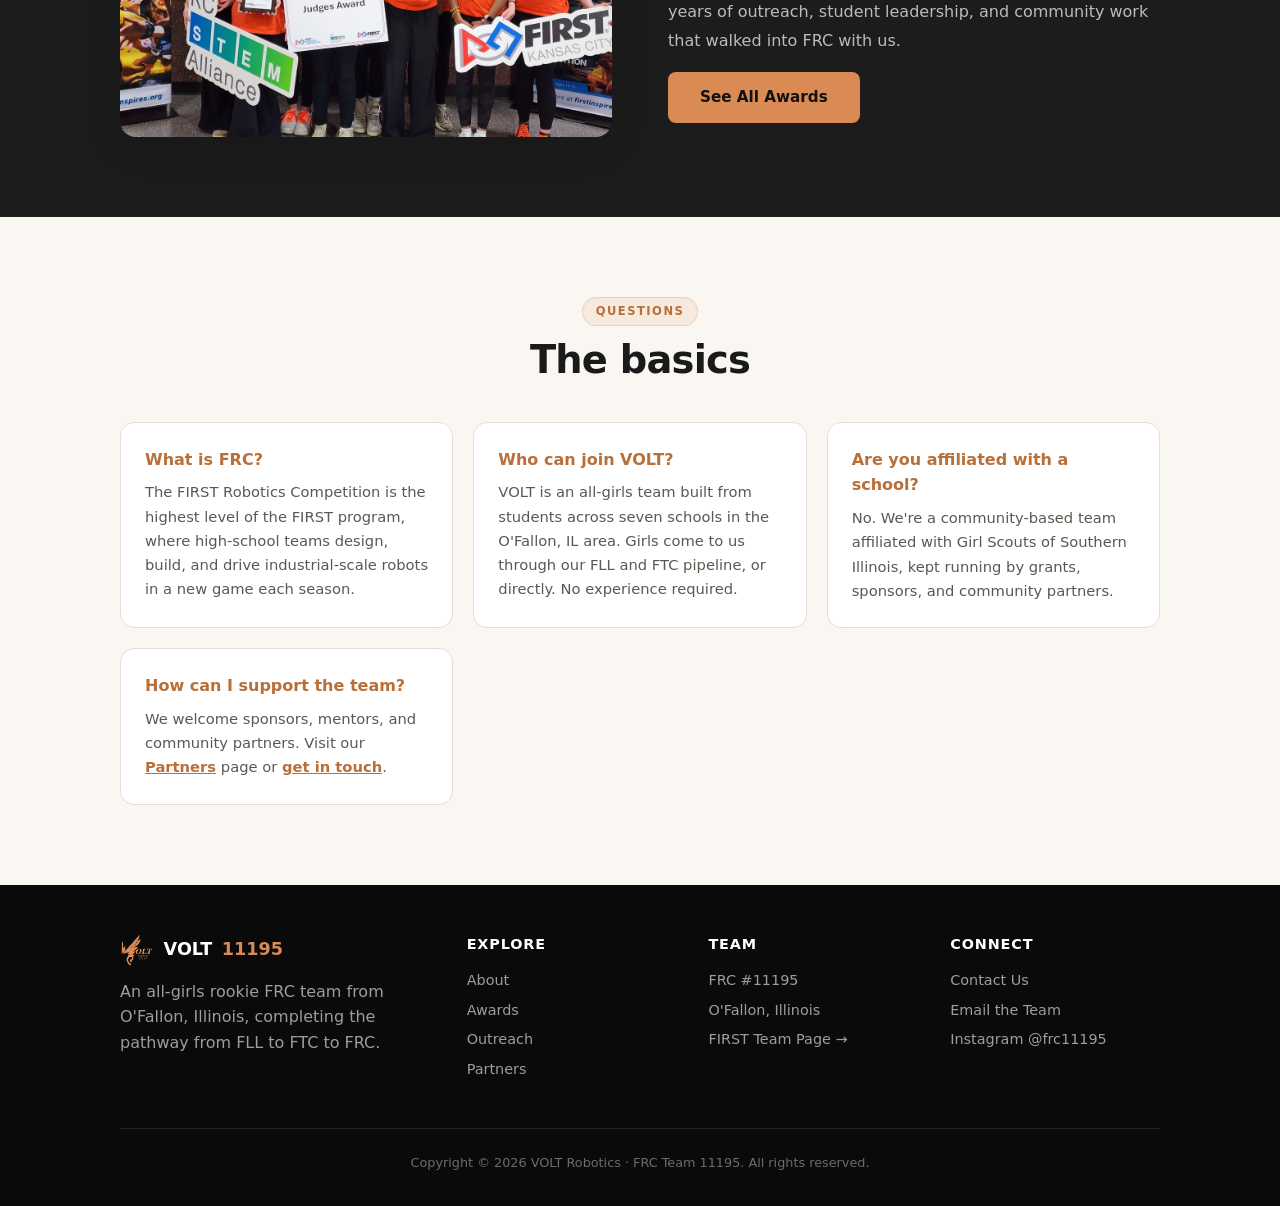
==== commit ca82ffac: "Copy edit: remove em dashes and AI-patterned wording Rewrote list-cadence sentences into narrative a" ====
--- a/index.html
+++ b/index.html
@@ -4,7 +4,7 @@
   <meta charset="UTF-8">
   <meta name="viewport" content="width=device-width, initial-scale=1.0">
   <title>VOLT Robotics – FRC Team 11195</title>
-  <meta name="description" content="VOLT, FRC Team 11195, is an all-girls rookie FIRST Robotics Competition team from O'Fallon, Illinois — completing the pathway from FLL to FTC to FRC.">
+  <meta name="description" content="VOLT, FRC Team 11195, is an all-girls rookie FIRST Robotics Competition team from O'Fallon, Illinois, completing the pathway from FLL to FTC to FRC.">
   <link rel="stylesheet" href="css/styles.css">
 </head>
 <body>
@@ -29,7 +29,7 @@
   <div class="hero-content">
     <div class="hero-eyebrow">FRC Team 11195 · O'Fallon, Illinois</div>
     <h1>VOLT: <em>Completing the Pathway</em></h1>
-    <p>An all-girls rookie FIRST Robotics Competition team, grown from two championship FTC programs — giving girls a complete pathway from the library to the competition field and into STEM careers.</p>
+    <p>An all-girls rookie FIRST Robotics Competition team, grown from two championship FTC programs. We give girls a way to go from the library to the competition field, and on into a STEM career.</p>
     <div class="hero-btns">
       <a href="about.html" class="btn btn-orange">Our Story</a>
       <a href="https://frc-events.firstinspires.org/team/11195" target="_blank" rel="noopener" class="btn btn-outline">View on FIRST →</a>
@@ -56,8 +56,8 @@
     <div>
       <span class="section-tag">Who We Are</span>
       <h2 class="section-title">One team, built from two.</h2>
-      <p style="color:var(--text-faded); line-height:1.8; margin-bottom:1rem;">VOLT, FRC Team 11195, grew from the combined work of two all-girls FTC programs — <a href="https://p3robotics.com" target="_blank" rel="noopener" style="color:var(--orange-deep); font-weight:600; text-decoration:none;">Polytechnic Puzzle Pieces (#16751)</a> and <a href="https://geargirls.org" target="_blank" rel="noopener" style="color:var(--orange-deep); font-weight:600; text-decoration:none;">Gear Girls (#23469)</a>. Those students, mentors, outreach programs, and community partnerships now move forward as a single team with a shared purpose: giving girls a complete pathway through FIRST and into STEM leadership.</p>
-      <p style="color:var(--text-faded); line-height:1.8;">Our pipeline ran all the way through FTC, but it stopped there. With the support of a NASA grant, VOLT completes that pathway — so a girl who drives a robot at the public library now has an FRC team waiting for her at the end of the road.</p>
+      <p style="color:var(--text-faded); line-height:1.8; margin-bottom:1rem;">VOLT, FRC Team 11195, grew from the combined work of two all-girls FTC programs: <a href="https://p3robotics.com" target="_blank" rel="noopener" style="color:var(--orange-deep); font-weight:600; text-decoration:none;">Polytechnic Puzzle Pieces (#16751)</a> and <a href="https://geargirlsrobotics.com" target="_blank" rel="noopener" style="color:var(--orange-deep); font-weight:600; text-decoration:none;">Gear Girls (#23469)</a>. Their students and mentors came with them. So did years of built-up outreach and community trust. Now they move as one team, with one purpose: give girls a way through FIRST and into STEM leadership.</p>
+      <p style="color:var(--text-faded); line-height:1.8;">Our pipeline ran all the way through FTC, then it stopped. A NASA grant changed that. Now a girl who drives a robot at the public library has an FRC team waiting for her at the end of the road.</p>
     </div>
     <div><img src="images/team-missouri.jpg" alt="VOLT team at FIRST in Missouri" loading="lazy"></div>
   </div>
@@ -68,7 +68,7 @@
   <div class="container text-center fade-in">
     <span class="section-tag">The Pathway</span>
     <h2 class="section-title" style="color:white;">A complete ladder into STEM</h2>
-    <p class="section-sub">In O'Fallon, a lot of girls first meet robotics at the public library or a Girl Scout badge activity. From that first moment driving a demo robot, we give them somewhere to go next — every step of the way.</p>
+    <p class="section-sub">In O'Fallon, a lot of girls first meet robotics at the public library or a Girl Scout badge activity. She drives a demo robot once, and from that moment on we give her somewhere to go next.</p>
     <div class="pathway">
       <div class="pathway-step"><div class="lvl">Library &amp; Scouts</div><div class="desc">STEM Club, camps, and demos where families already gather</div></div>
       <div class="pathway-arrow">→</div>
@@ -76,7 +76,7 @@
       <div class="pathway-arrow">→</div>
       <div class="pathway-step"><div class="lvl">FTC</div><div class="desc">Two award-winning all-girls FTC teams</div></div>
       <div class="pathway-arrow">→</div>
-      <div class="pathway-step"><div class="lvl">FRC</div><div class="desc">VOLT 11195 — the final step, now open</div></div>
+      <div class="pathway-step"><div class="lvl">FRC</div><div class="desc">VOLT 11195, the final step, now open</div></div>
     </div>
   </div>
 </section>
@@ -86,12 +86,12 @@
   <div class="container text-center fade-in">
     <span class="section-tag">How We Work</span>
     <h2 class="section-title">Student-led subteams</h2>
-    <p class="section-sub">Mentors guide, but students run things. Our roster is organized into student-led subteams across every discipline of an FRC team — Robot Build and Business.</p>
+    <p class="section-sub">Mentors guide, but students run things. Our roster splits into student-led subteams across every discipline of an FRC team, from Robot Build to Business.</p>
     <div class="features-row">
-      <div class="card card-top"><div class="icon">⚙️</div><h3>Mechanical &amp; Build</h3><p>Design/CAD in Onshape, fabrication, assembly, and maintenance — building a reliable robot from a proven starter-bot foundation.</p></div>
+      <div class="card card-top"><div class="icon">⚙️</div><h3>Mechanical &amp; Build</h3><p>Design and CAD in Onshape, fabrication, assembly, and maintenance. We build a reliable robot on a proven starter-bot foundation.</p></div>
       <div class="card card-top"><div class="icon">🔌</div><h3>Electrical</h3><p>Wiring, controls, and instrumentation, learned alongside licensed IBEW electricians and industry mentors.</p></div>
       <div class="card card-top"><div class="icon">💻</div><h3>Software</h3><p>Robot control systems and programming, mentored by professional software developers from Boeing and the U.S. Air Force.</p></div>
-      <div class="card card-top"><div class="icon">📣</div><h3>Business &amp; Outreach</h3><p>Outreach, documentation, scouting, safety, media, and project management — the engine behind our community impact.</p></div>
+      <div class="card card-top"><div class="icon">📣</div><h3>Business &amp; Outreach</h3><p>Outreach, documentation, scouting, safety, media, and project management. This is the engine behind everything we do in the community.</p></div>
     </div>
   </div>
 </section>
@@ -103,7 +103,7 @@
     <div>
       <span class="section-tag">Rookie Season</span>
       <h2 class="section-title" style="color:white;">Not starting from zero.</h2>
-      <p style="color:rgba(255,255,255,0.7); line-height:1.8; margin-bottom:1rem;">In our rookie FRC season, VOLT won the <strong style="color:var(--orange);">Judges' Award</strong> at the Greater Kansas City Regional and the <strong style="color:var(--orange);">Rookie All Star Award</strong> at the St. Louis Regional. For a first-year team, those results reflect something bigger than the robot — years of outreach, student leadership, and community investment that came into FRC with us.</p>
+      <p style="color:rgba(255,255,255,0.7); line-height:1.8; margin-bottom:1rem;">In our rookie FRC season, VOLT won the <strong style="color:var(--orange);">Judges' Award</strong> at the Greater Kansas City Regional and the <strong style="color:var(--orange);">Rookie All Star Award</strong> at the St. Louis Regional. For a first-year team, those results came from more than the robot. They came from years of outreach, student leadership, and community work that walked into FRC with us.</p>
       <a href="awards.html" class="btn btn-orange">See All Awards</a>
     </div>
   </div>
@@ -118,8 +118,8 @@
     </div>
     <div class="faq-grid" style="margin-top:2.5rem;">
       <div class="faq-item"><h4>What is FRC?</h4><p>The FIRST Robotics Competition is the highest level of the FIRST program, where high-school teams design, build, and drive industrial-scale robots in a new game each season.</p></div>
-      <div class="faq-item"><h4>Who can join VOLT?</h4><p>VOLT is an all-girls team built from students across seven schools in the O'Fallon, IL area. Girls come to us through our FLL and FTC pipeline, or directly — prior experience is not required.</p></div>
-      <div class="faq-item"><h4>Are you affiliated with a school?</h4><p>No — we're a community-based team affiliated with Girl Scouts of Southern Illinois, sustained by grants, sponsors, and community partners.</p></div>
+      <div class="faq-item"><h4>Who can join VOLT?</h4><p>VOLT is an all-girls team built from students across seven schools in the O'Fallon, IL area. Girls come to us through our FLL and FTC pipeline, or directly. No experience required.</p></div>
+      <div class="faq-item"><h4>Are you affiliated with a school?</h4><p>No. We're a community-based team affiliated with Girl Scouts of Southern Illinois, kept running by grants, sponsors, and community partners.</p></div>
       <div class="faq-item"><h4>How can I support the team?</h4><p>We welcome sponsors, mentors, and community partners. Visit our <a href="partners.html" style="color:var(--orange-deep); font-weight:600;">Partners</a> page or <a href="contact.html" style="color:var(--orange-deep); font-weight:600;">get in touch</a>.</p></div>
     </div>
   </div>
--- a/css/styles.css
+++ b/css/styles.css
@@ -147,6 +147,13 @@
 .partner-card .p-name { font-weight: 800; font-size: 1rem; margin-bottom: 0.25rem; }
 .partner-card .p-role { font-size: 0.82rem; color: var(--text-faded); line-height: 1.5; }
 
+/* LOGO WALL */
+.logo-grid { display: grid; grid-template-columns: repeat(auto-fit, minmax(170px, 1fr)); gap: 1.25rem; margin-top: 2rem; }
+.logo-card { background: white; border-radius: 14px; padding: 1.5rem 1.25rem; display: flex; flex-direction: column; align-items: center; justify-content: center; gap: 1rem; min-height: 150px; box-shadow: 0 2px 16px rgba(0,0,0,0.06); }
+.logo-card img { max-height: 56px; max-width: 85%; width: auto; object-fit: contain; }
+.logo-card .p-name { font-weight: 700; font-size: 0.88rem; color: var(--text-dark); text-align: center; }
+.logo-mono { width: 58px; height: 58px; border-radius: 50%; background: var(--orange); color: #fff; font-weight: 800; font-size: 1.25rem; letter-spacing: 0.02em; display: flex; align-items: center; justify-content: center; }
+
 /* PILLS */
 .pill-row { display: flex; flex-wrap: wrap; gap: 0.6rem; justify-content: center; margin-top: 1.5rem; }
 .pill { background: rgba(217,139,83,0.12); color: var(--orange-deep); border: 1px solid rgba(217,139,83,0.28); font-size: 0.85rem; font-weight: 600; padding: 0.5rem 1.1rem; border-radius: 100px; }
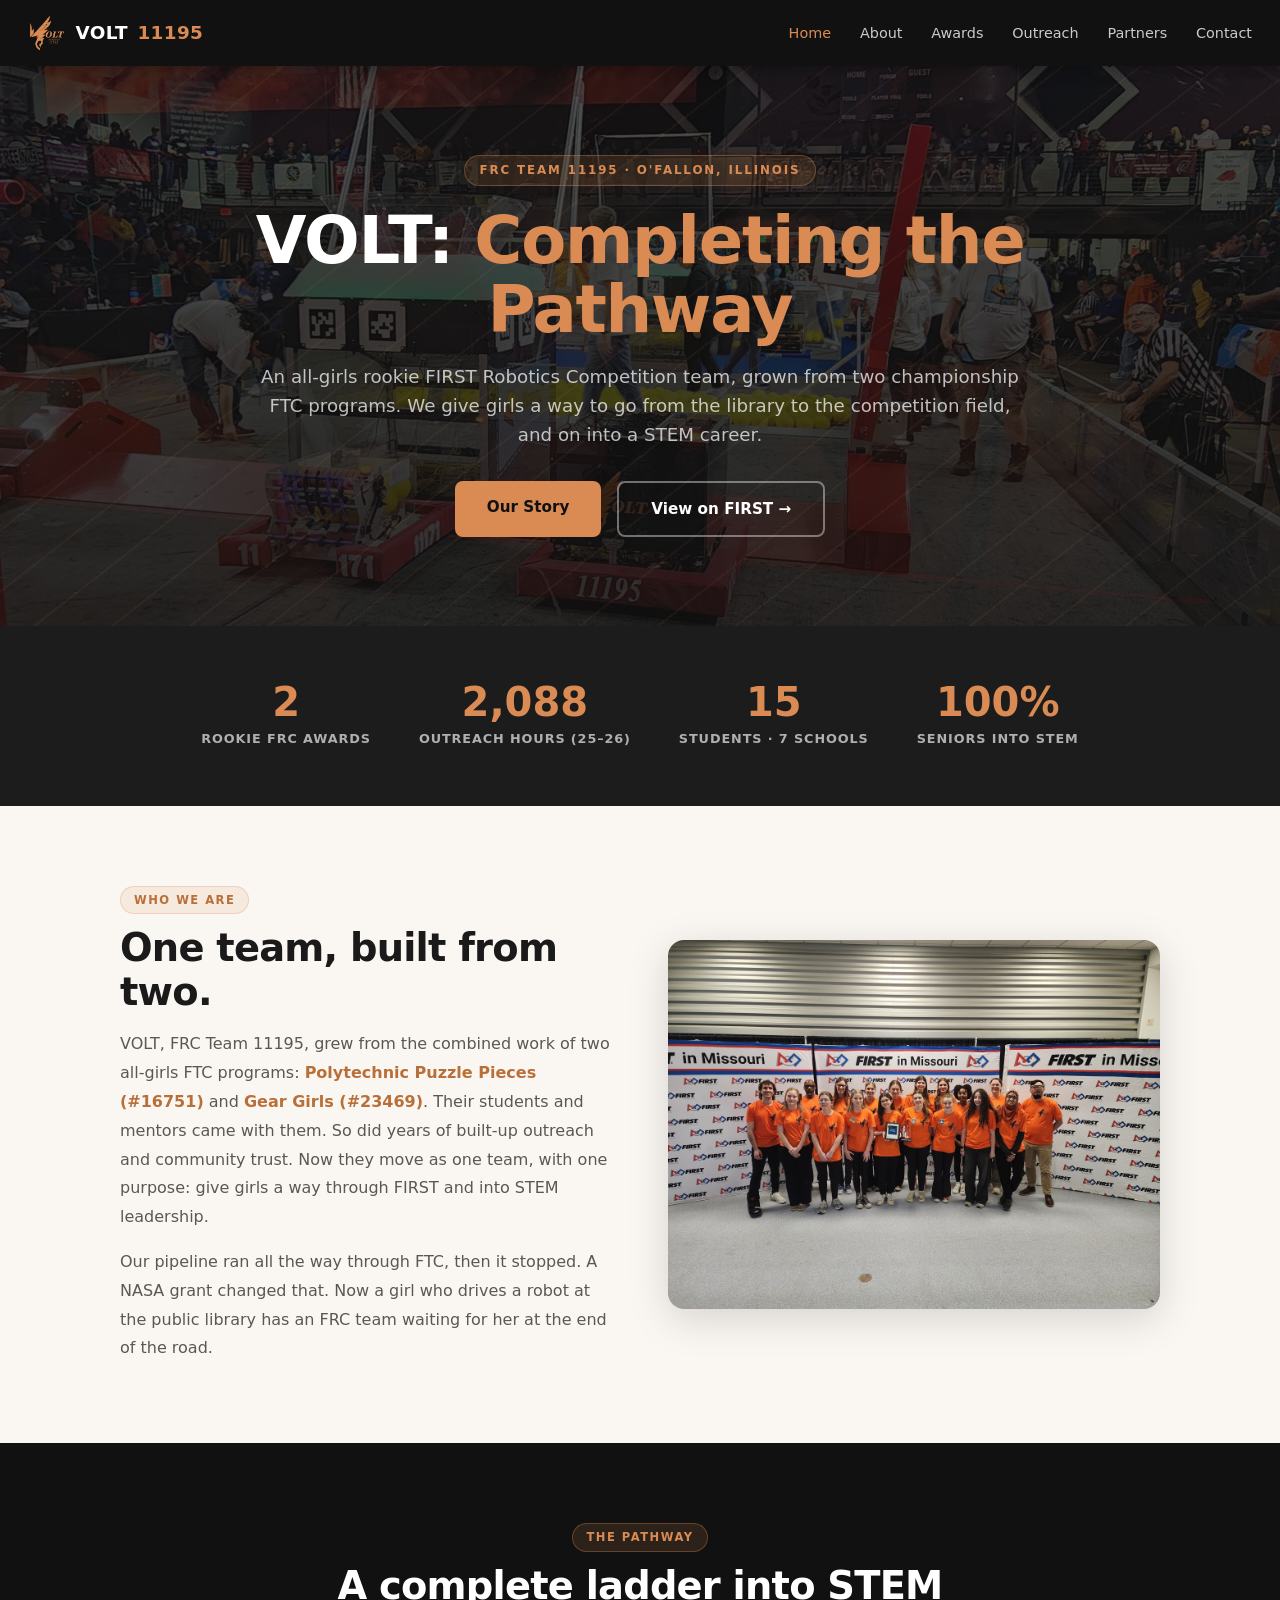
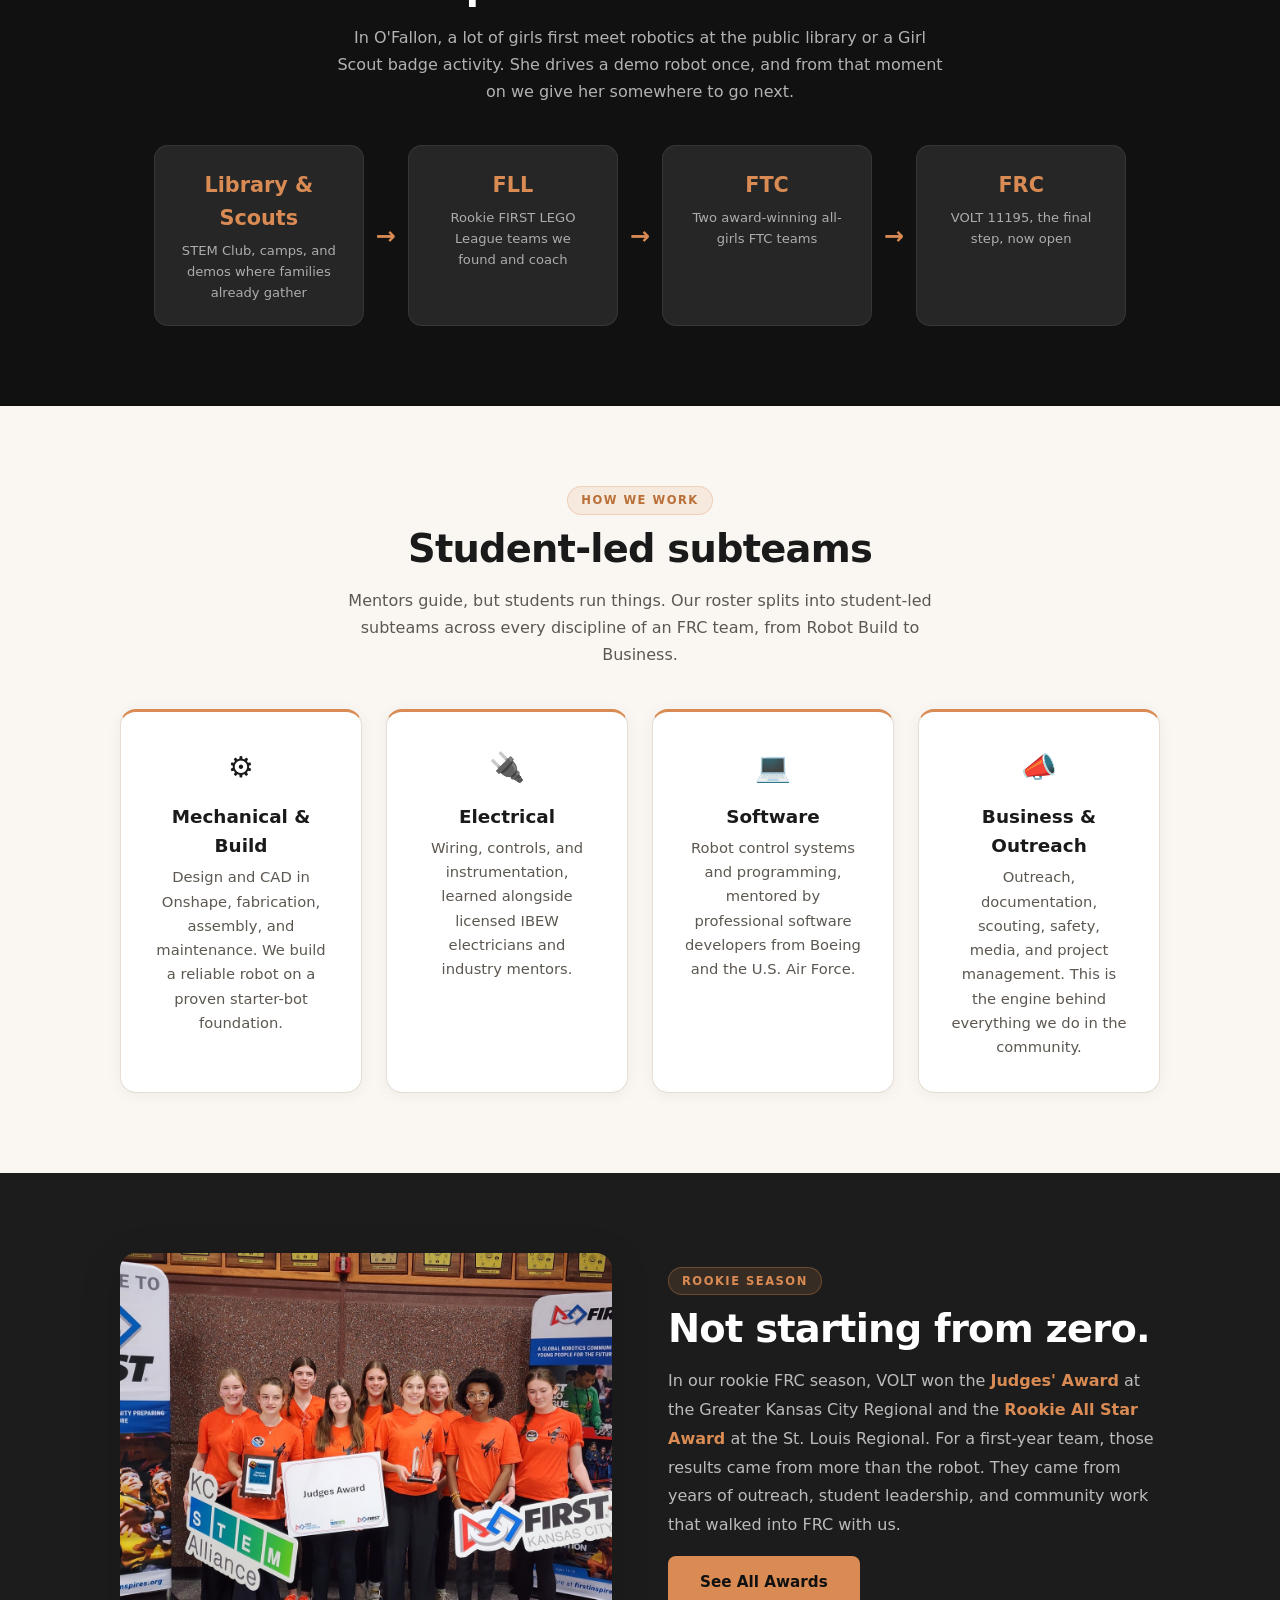
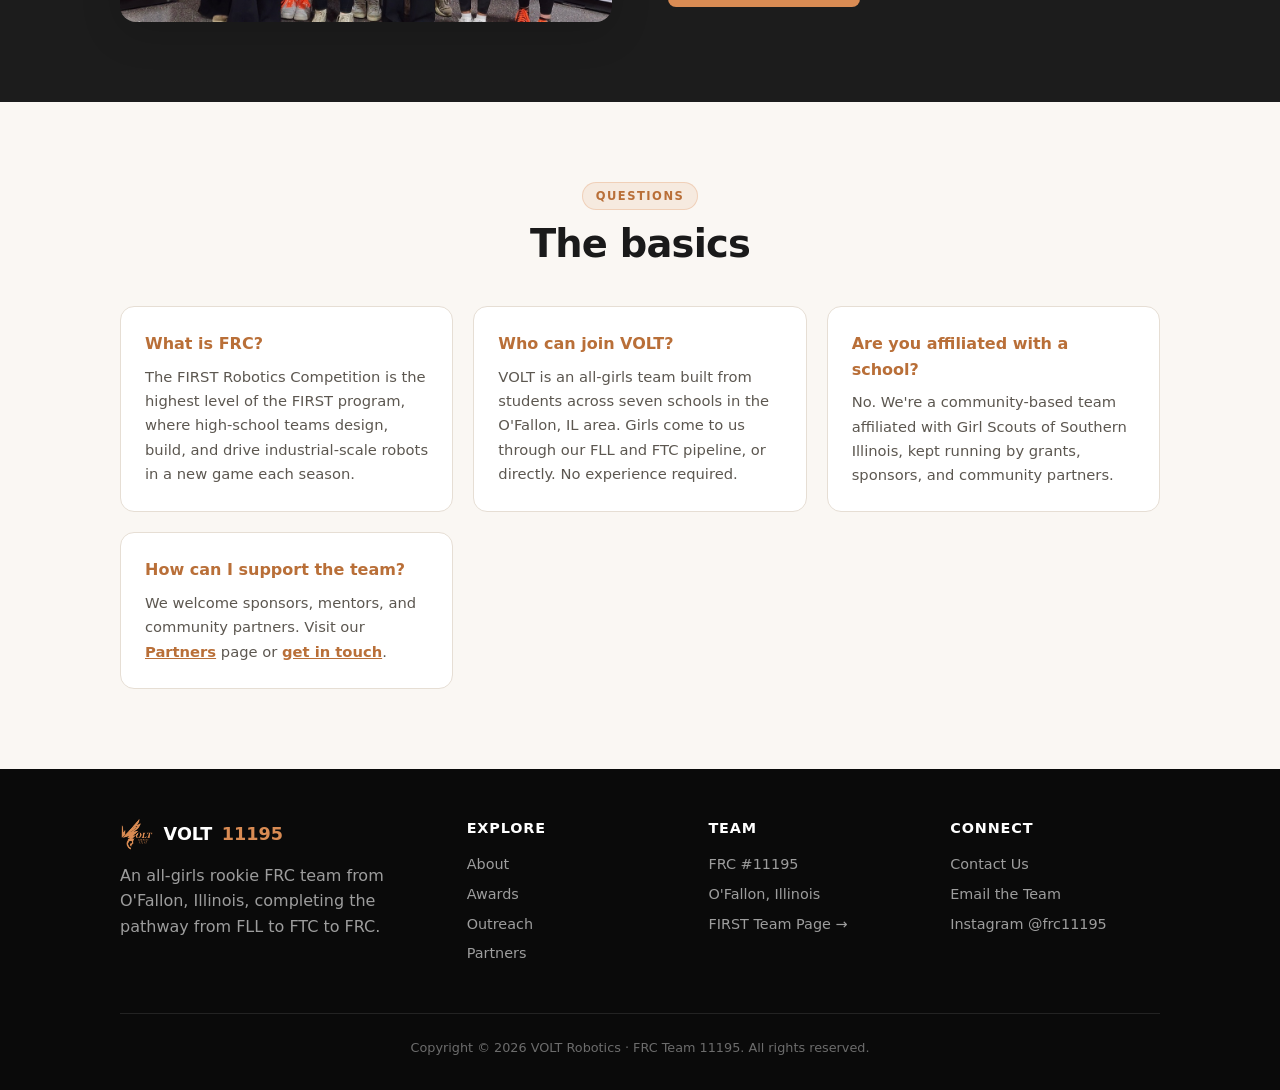
==== commit ccc9eda6: "Manual updates to site verbiage" ====
--- a/index.html
+++ b/index.html
@@ -43,9 +43,9 @@
     <div class="stats-row fade-in">
       <div class="text-center"><div class="stat-num">2</div><div class="stat-label">Rookie FRC Awards</div></div>
       <div class="text-center"><div class="stat-num">2,088</div><div class="stat-label">Outreach Hours (25–26)</div></div>
-      <div class="text-center"><div class="stat-num">25</div><div class="stat-label">Students · 7 Schools</div></div>
+      <div class="text-center"><div class="stat-num">15</div><div class="stat-label">Students · 7 Schools</div></div>
       <div class="text-center"><div class="stat-num">100%</div><div class="stat-label">Seniors Into STEM</div></div>
-      <div class="text-center"><div class="stat-num">4</div><div class="stat-label">NASA Astronaut Connections</div></div>
+
     </div>
   </div>
 </section>
